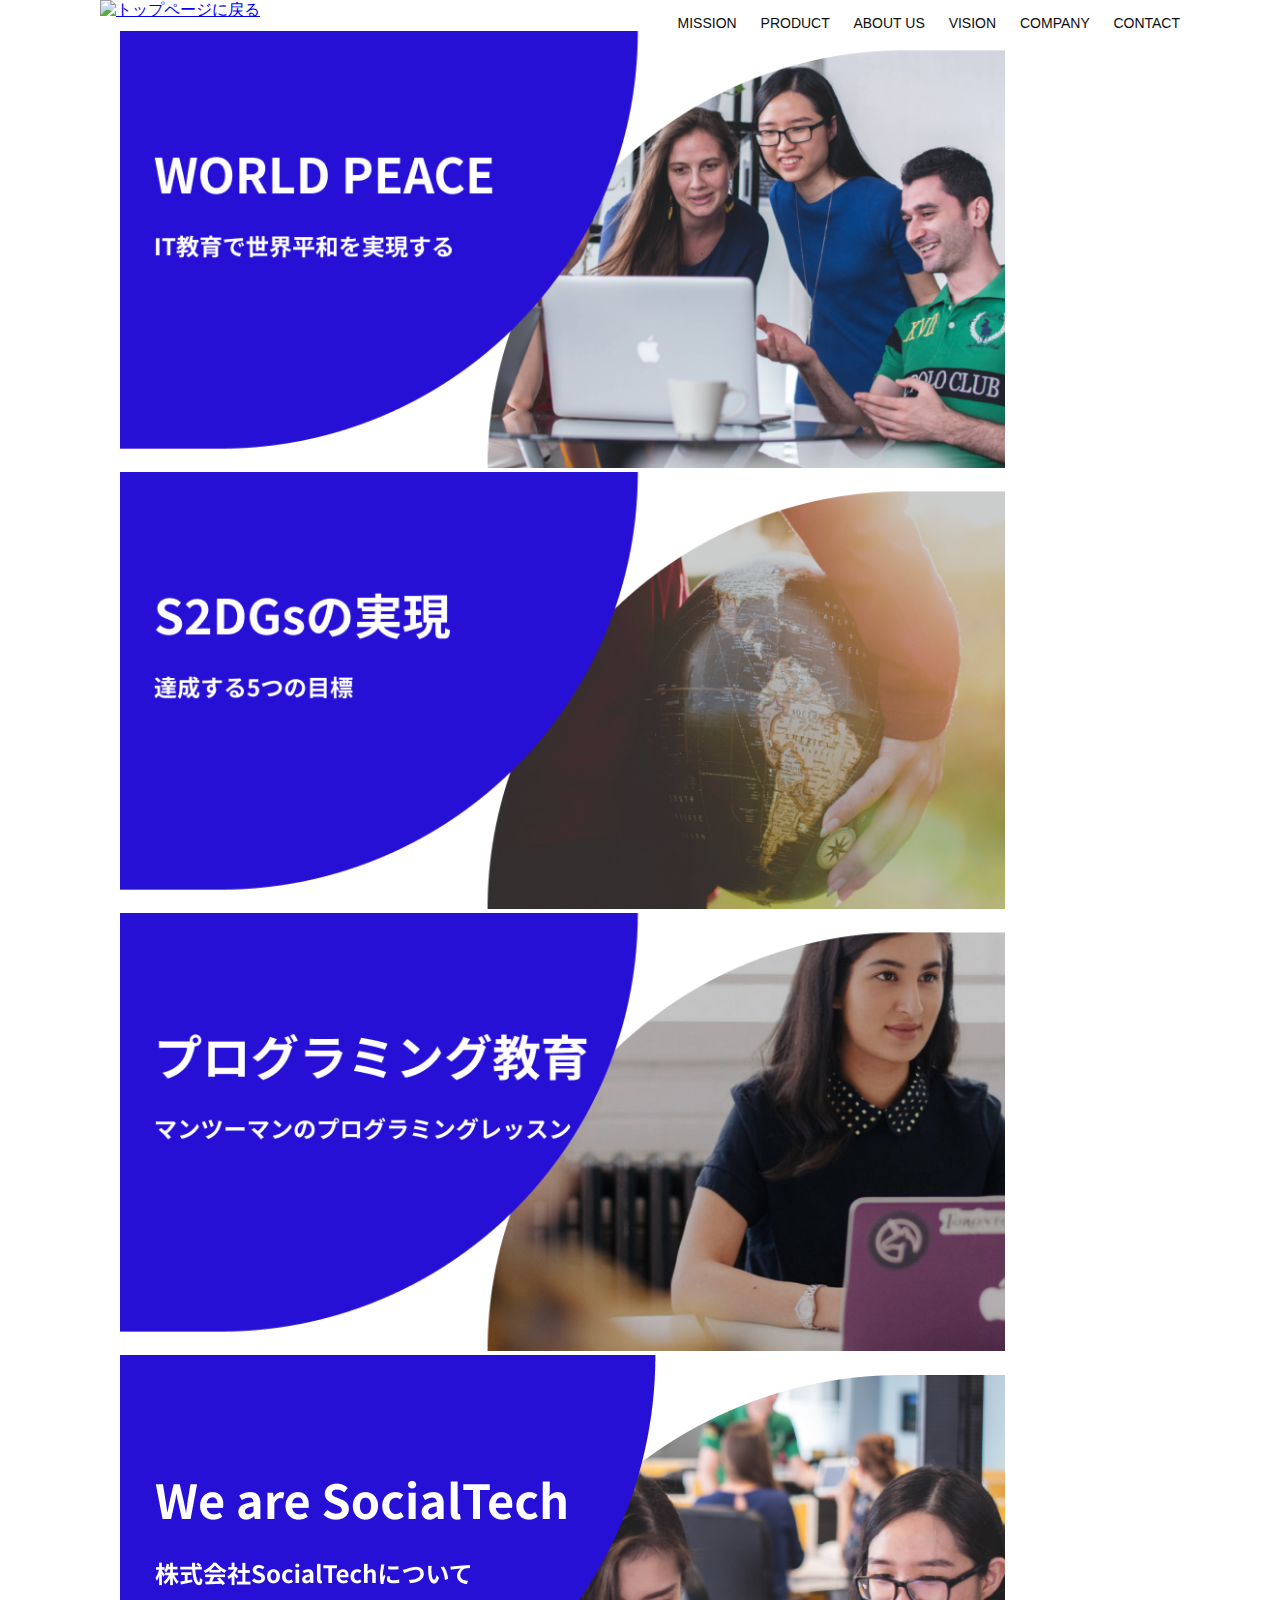
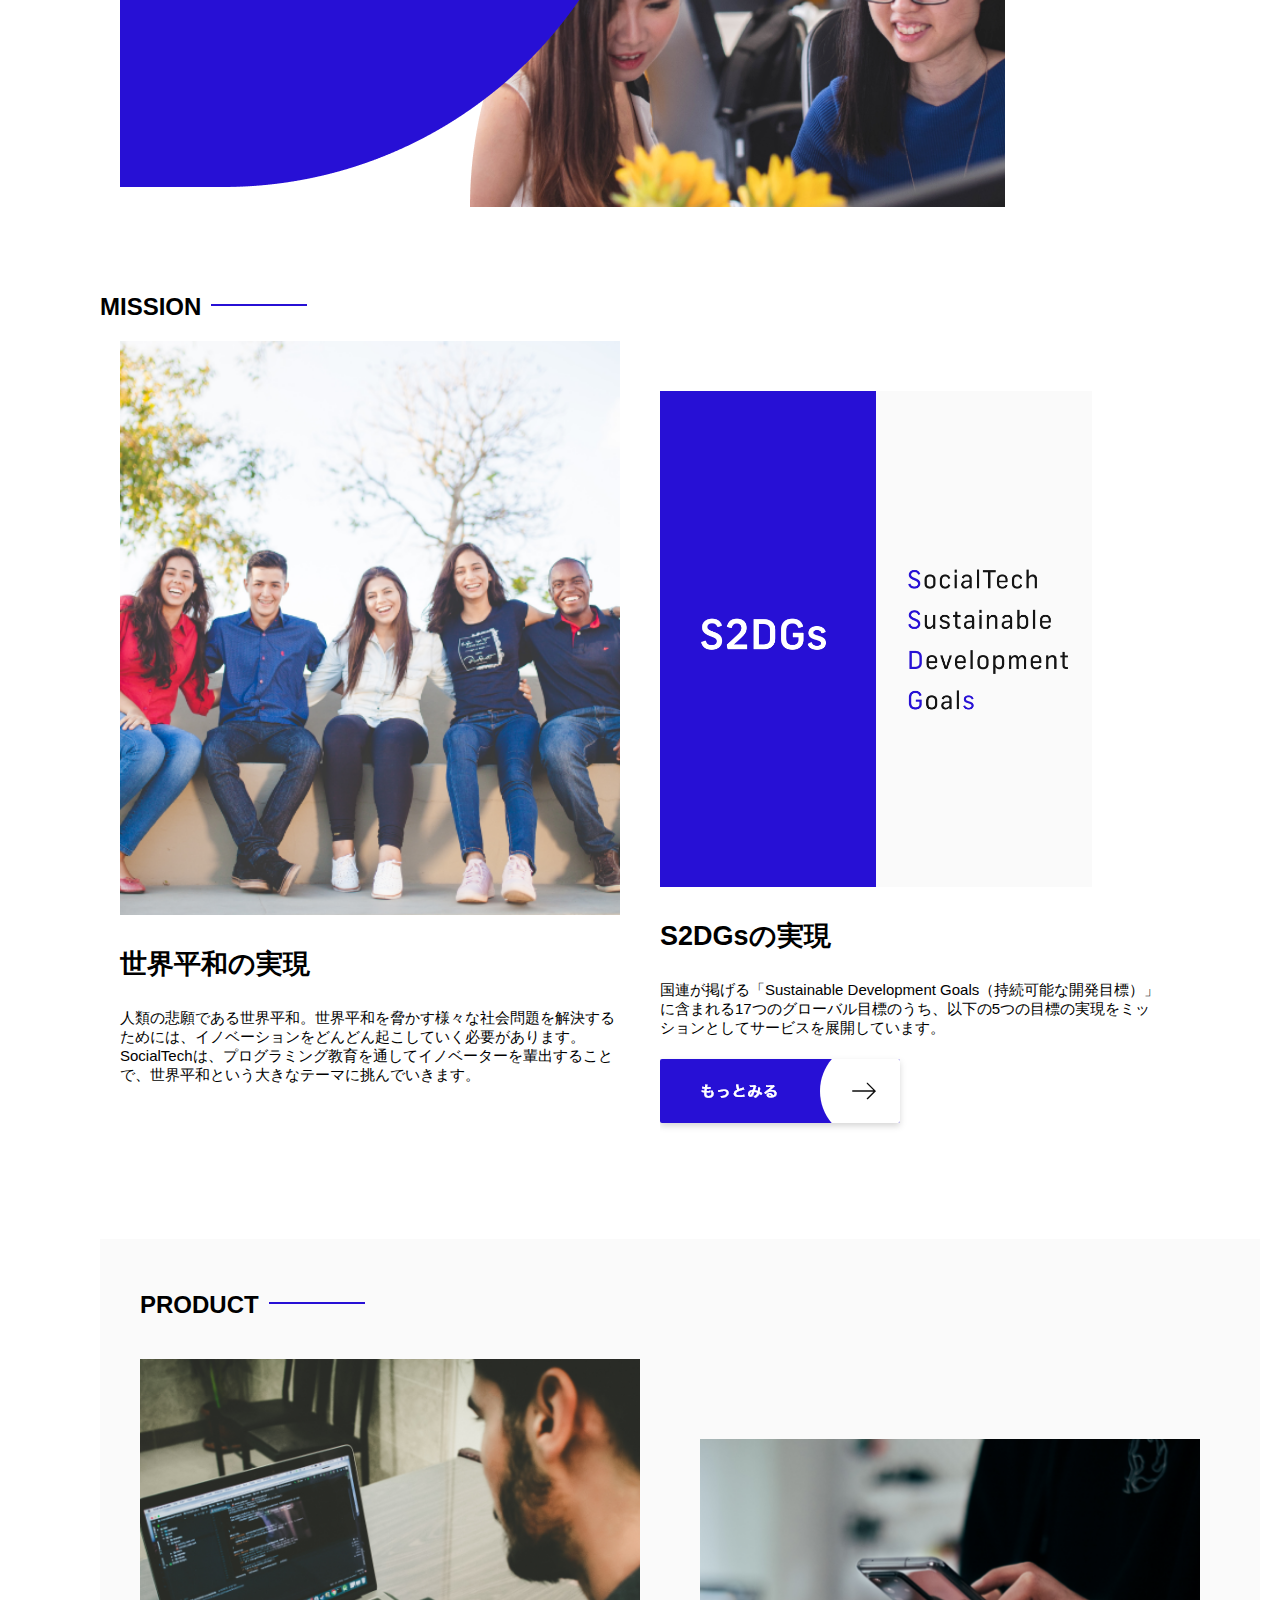
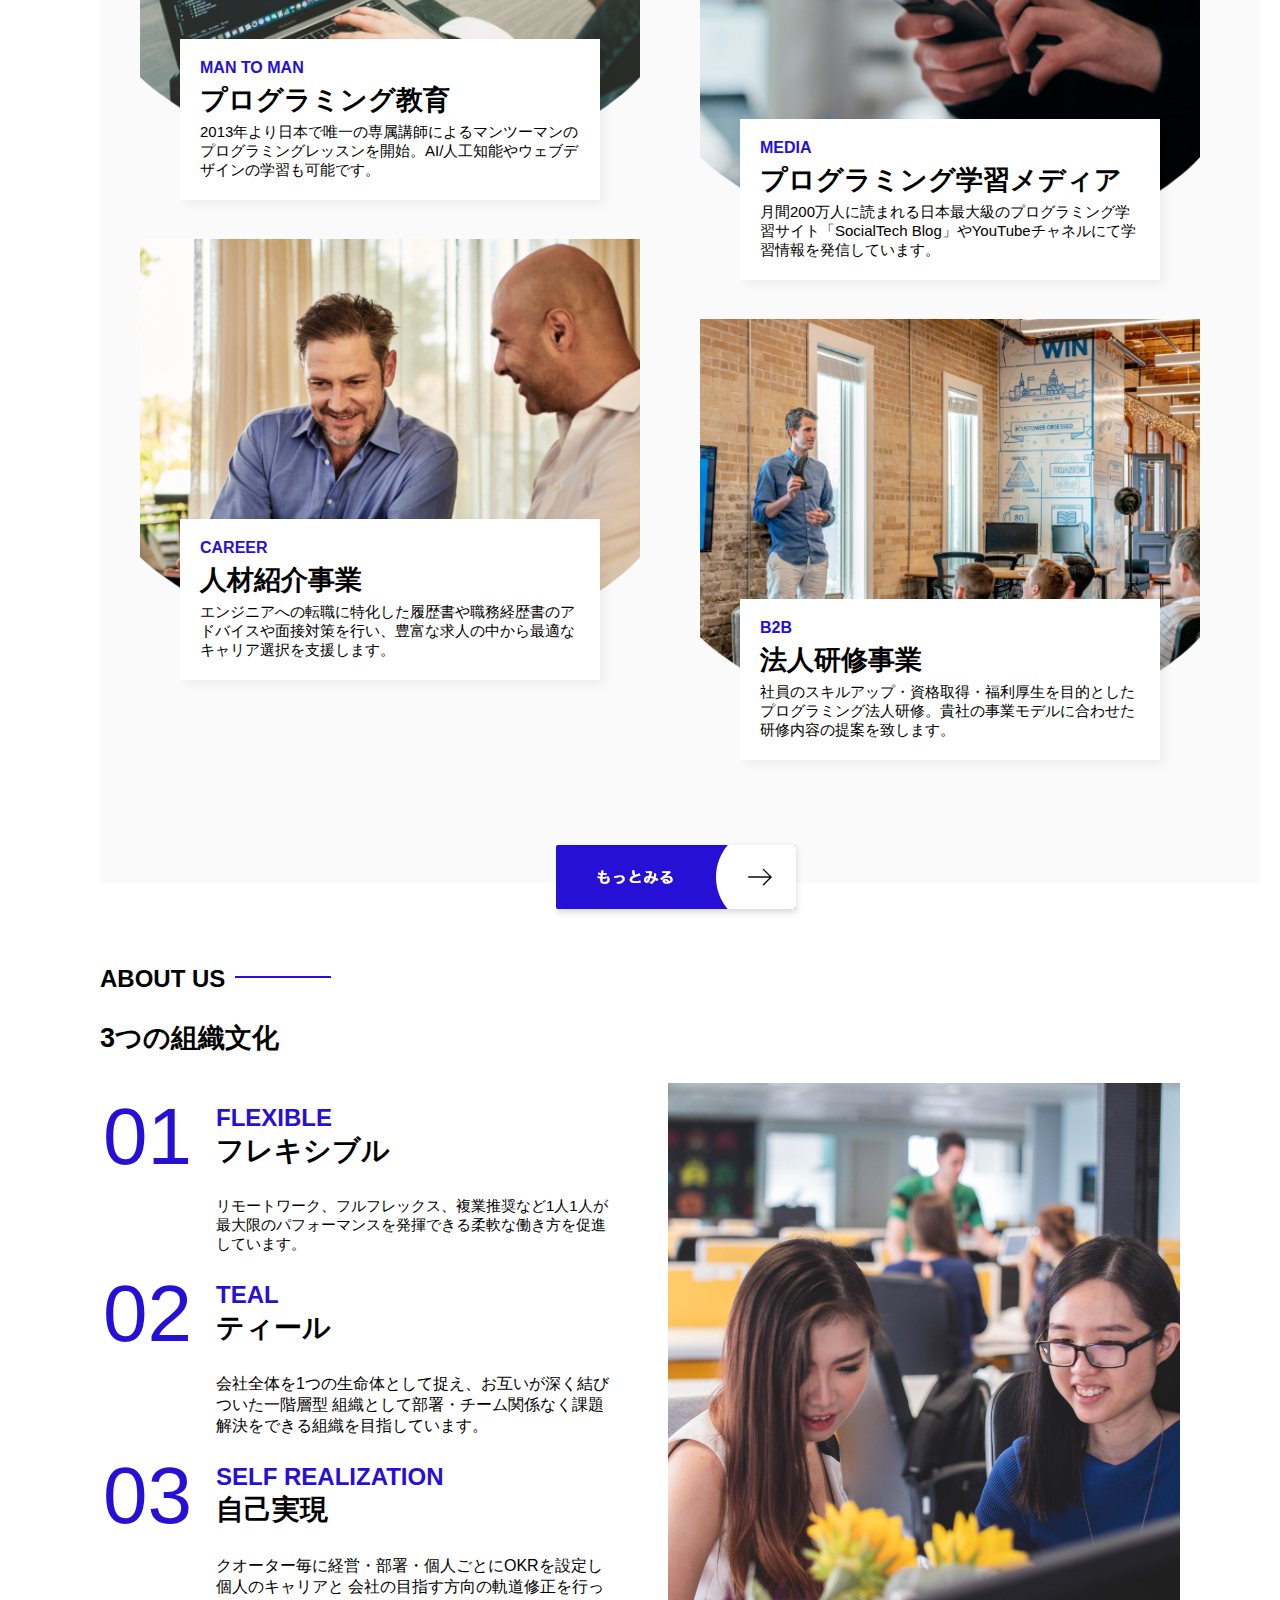
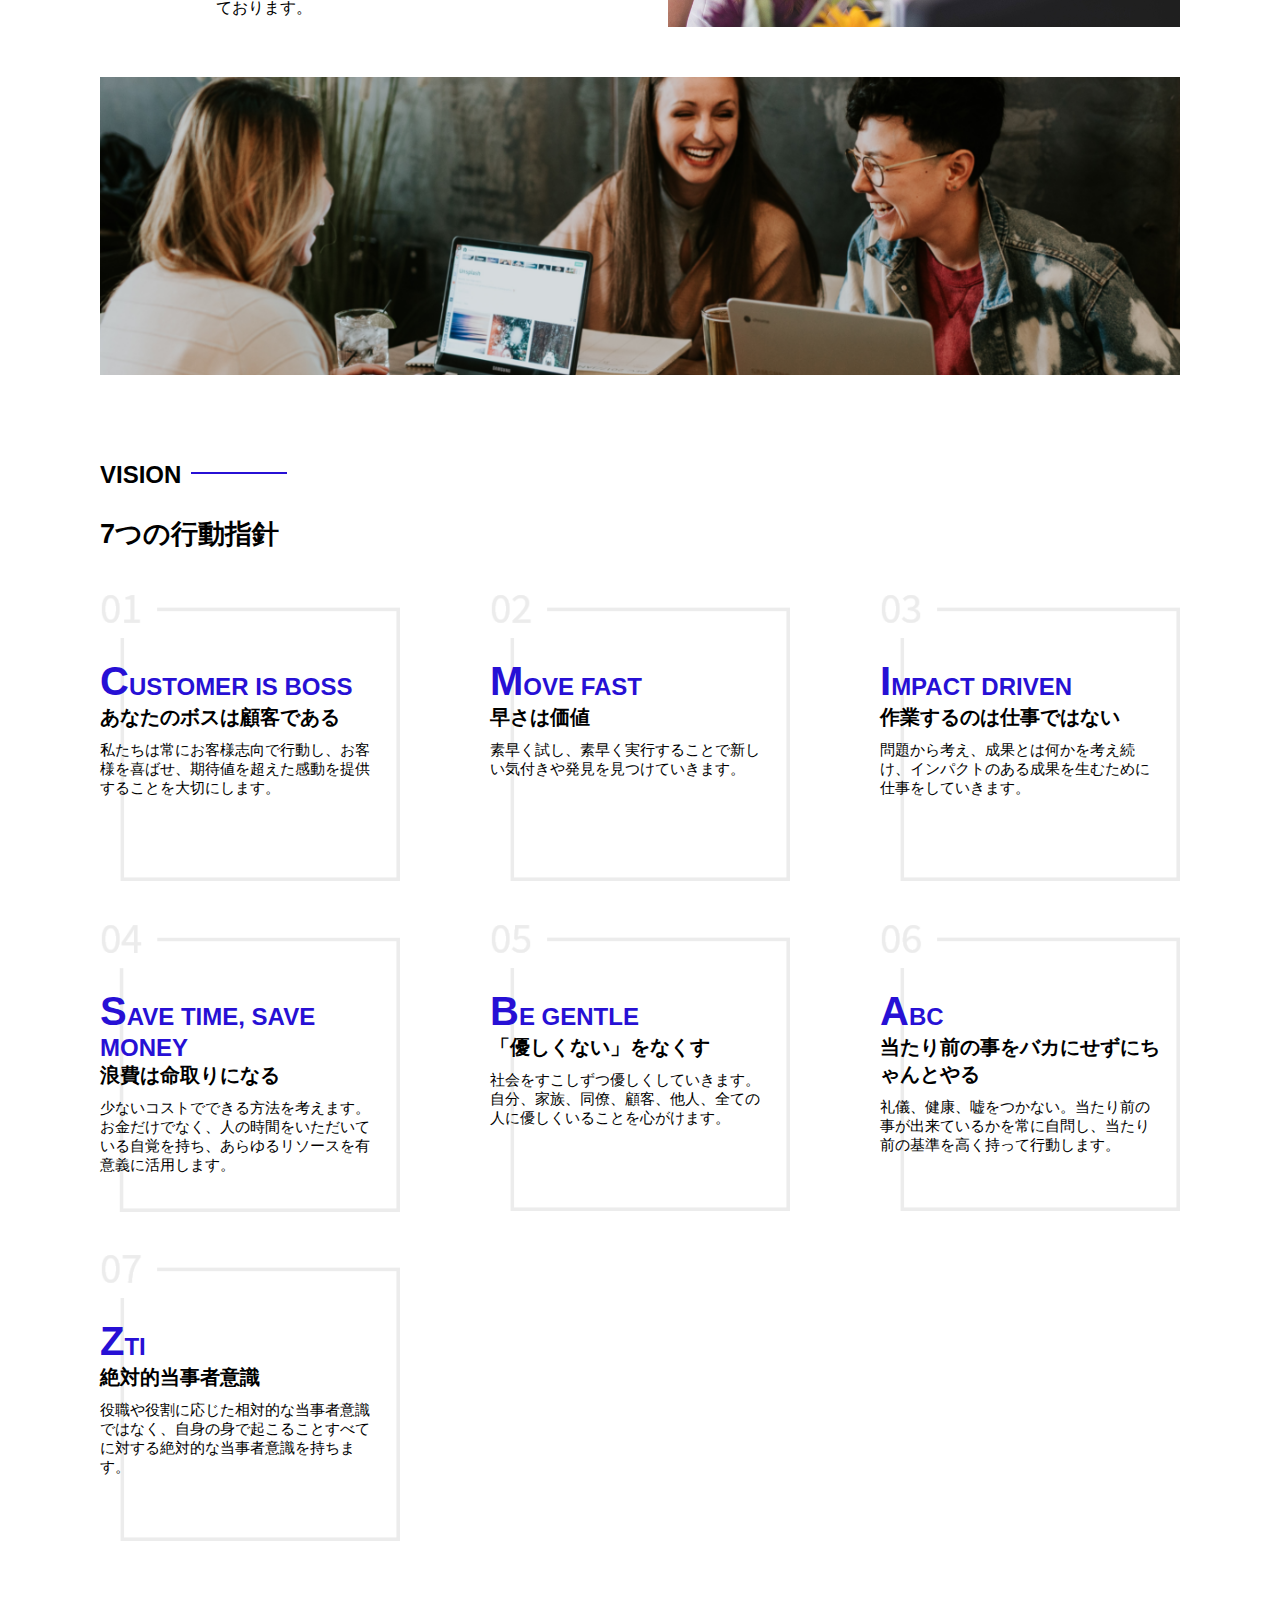
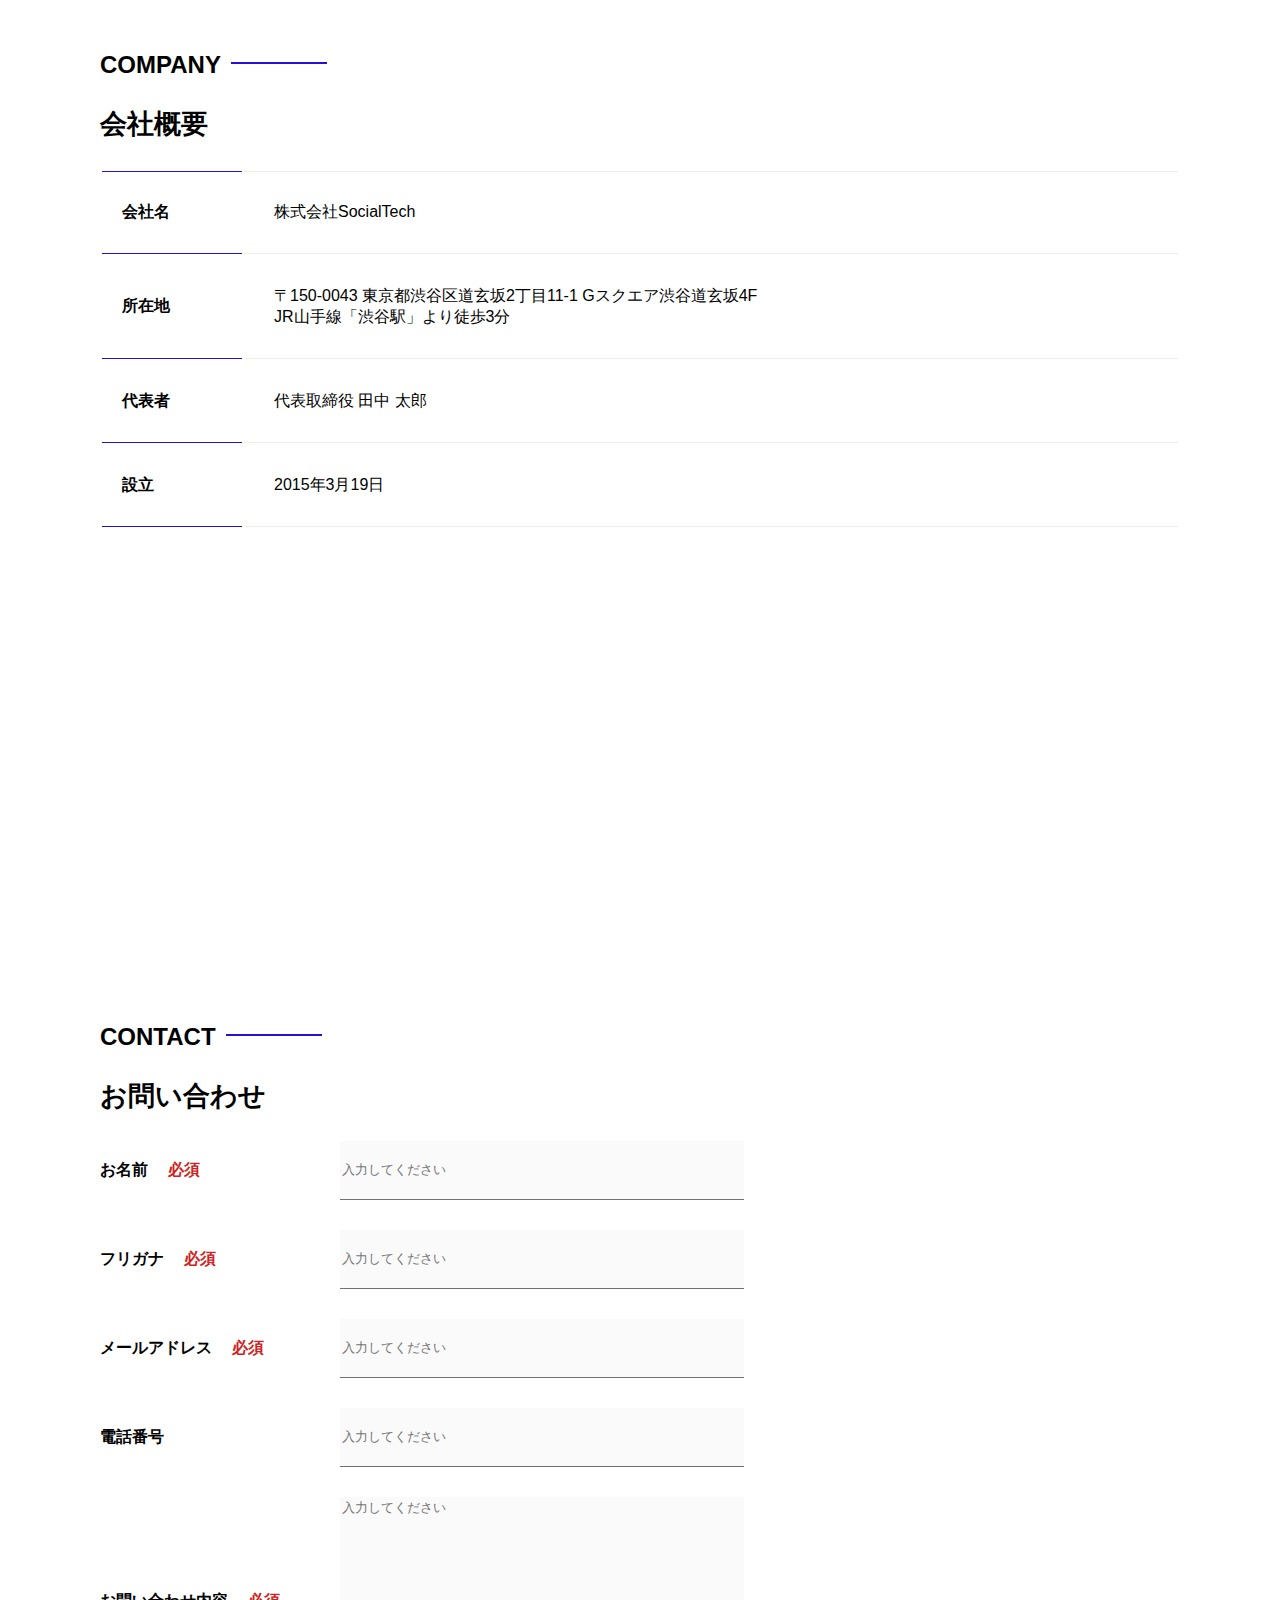
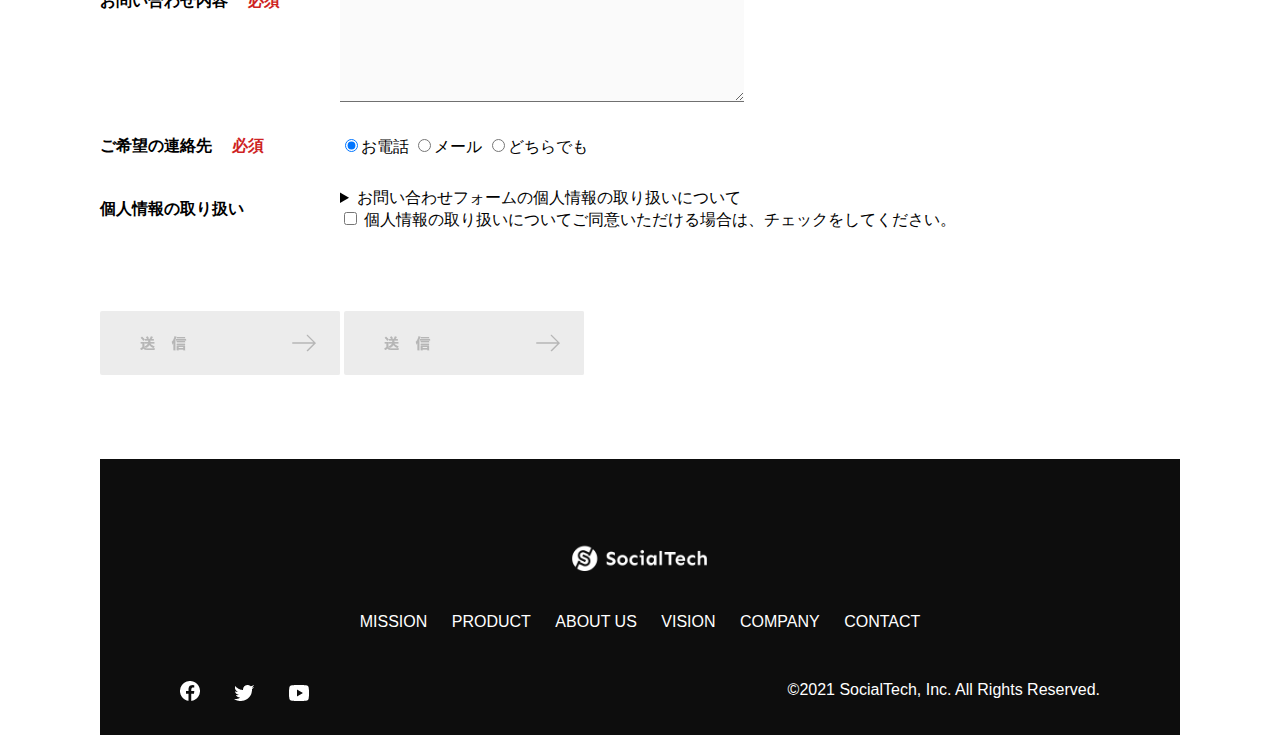
==== SOCIALTECH-jQuery/index.html @ ba2b7fe2 "first_input" ====
<!DOCTYPE html>
<html lang="ja">

<head>
    <title>SocialTech</title>
    <meta charset="utf-8">
    <meta description="SocialTechはEdTech業界のリーディングカンパニーを目指します。">
    <meta name="viewport" content="width=device-width, initial-scale=1.0">
    <link rel="stylesheet" href="style.css">

    <!-- slickの読み込み -->
    <link rel="stylesheet" type="text/css" href="https://cdn.jsdelivr.net/npm/slick-carousel@1.8.1/slick/slick-theme.css">
    <link rel="stylesheet" type="text/css" href="https://cdn.jsdelivr.net/npm/slick-carousel@1.8.1/slick/slick.css">
</head>

<body>
    <!-- ヘッダー -->
    <header>
        <!-- ロゴ -->
        <a href="index.html" id="logo"><img src="images/logo.png" alt="トップページに戻る"></a>

        <!-- PC用ナビゲーション -->
        <nav id="nav-pc">
            <a href="mission.html">MISSION</a>
            <a href="product.html">PRODUCT</a>
            <a href="index.html#aboutus">ABOUT US</a>
            <a href="index.html#vision">VISION</a>
            <a href="index.html#company">COMPANY</a>
            <a href="index.html#contact">CONTACT</a>
        </nav>

        <!-- スマホ用メニューボタン -->
        <img id="menu-sp" src="images/button-menu.png" alt="ナビゲーションを開く"
            onclick="document.getElementById('nav-sp').style.display = 'block'">

        <!-- スマホ用ナビゲーション -->
        <nav id="nav-sp">
            <img id="close" src="images/button-close.png" alt="ナビゲーションを閉じる"
                onclick="document.getElementById('nav-sp').style.display = 'none'">
            <a id="logo-sp" href="index.html" onclick="document.getElementById('nav-sp').style.display = 'none'"><img
                    src="images/logo-sp.png" alt="トップページに戻る"></a>
            <a class="menu" href="mission.html"
                onclick="document.getElementById('nav-sp').style.display = 'none'">MISSION</a>
            <a class="menu" href="product.html"
                onclick="document.getElementById('nav-sp').style.display = 'none'">PRODUCT</a>
            <a class="menu" href="index.html#aboutus"
                onclick="document.getElementById('nav-sp').style.display = 'none'">ABOUT US</a>
            <a class="menu" href="index.html#vision"
                onclick="document.getElementById('nav-sp').style.display = 'none'">VISION</a>
            <a class="menu" href="index.html#company"
                onclick="document.getElementById('nav-sp').style.display = 'none'">COMPANY</a>
            <a class="menu" href="index.html#contact"
                onclick="document.getElementById('nav-sp').style.display = 'none'">CONTACT</a>
            <div id="sns">
                <a href="https://www.facebook.com/sejuku2013"><img src="images/button-facebook.png"
                        alt="Facebookのリンク"></a>
                <a href="https://twitter.com/samuraijuku"><img src="images/button-twitter.png" alt="Twitterのリンク"></a>
                <a href="https://www.youtube.com/channel/UCCFOQO5aDK0xXam4cUQXT8g"><img src="images/button-youtube.png"
                        alt="YouTubeのリンク"></a>
            </div>
        </nav>
    </header>
    <main>
        <article>
            <!-- メインビジュアル -->
            <!-- 
                <section id="main-visual">
                <div id="main-message">
                    <h1>WORLD PEACE</h1>
                    <p>IT教育で世界平和を実現する</p>
                </div>
                <img src="images/index/index-main.png" alt="PCの周りに集まる多国籍の仲間たち">
            </section> 
            -->

            <!-- カーセル *****************************-->
            <section id="carousel-section">
                <div class="carousel">
                    <div>
                        <a href="index.html">
                            <img class="carouselImg" src="images/carousel1.png">
                        </a>
                    </div>
                    <div>
                        <a href="mission.html">
                            <img class="carouselImg" src="images/carousel2.png">
                        </a>
                    </div>
                    <div>
                        <a href="product.html">
                            <img class="carouselImg" src="images/carousel3.png">
                        </a>
                    </div>
                    <div>
                        <a href="index.html#company">
                            <img class="carouselImg" src="images/carousel4.png">
                        </a>
                    </div>
                </div>
            </section>

            
            <section id="mission">
                <h2 class="index-h2">MISSION</h2>
                <div id="mission-flex">
                    <div>
                        <img id="mission-photo" src="images/index/index-mission.png" alt="屋外のベンチで写真を撮影する多国籍の仲間たち">
                        <h3>世界平和の実現</h3>
                        <p>
                            人類の悲願である世界平和。世界平和を脅かす様々な社会問題を解決するためには、イノベーションをどんどん起こしていく必要があります。SocialTechは、プログラミング教育を通してイノベーターを輩出することで、世界平和という大きなテーマに挑んでいきます。
                        </p>
                    </div>
                    <div>
                        <img id="s2dgs" src="images/index/s2dgs.png" alt="S2DGs">
                        <h3>S2DGsの実現</h3>
                        <p>国連が掲げる「Sustainable Development
                            Goals（持続可能な開発目標）」に含まれる17つのグローバル目標のうち、以下の5つの目標の実現をミッションとしてサービスを展開しています。</p>
                        <a href="mission.html">
                            <!-- <img src="images/button-more.png" alt="もっとみる"> -->
                            <img class="button-more" src="images/button-more.png" alt="もっとみる">
                        </a>
                    </div>
                </div>
            </section>
            <!-- プロダクト -->
            <section id="product">
                <h2 class="index-h2">PRODUCT</h2>
                <div>
                    <div id="product-left">
                        <div>
                            <img class="product-photo" src="images/index/index-mantoman.png" alt="PCでコードを書く男性">
                            <div class="product-explain">
                                <span>MAN TO MAN</span>
                                <h3>プログラミング教育</h3>
                                <p>2013年より日本で唯一の専属講師によるマンツーマンのプログラミングレッスンを開始。AI/人工知能やウェブデザインの学習も可能です。</p>
                            </div>
                        </div>
                        <div>
                            <img class="product-photo" src="images/index/index-career.png" alt="笑顔で話し合う2人の男性">
                            <div class="product-explain">
                                <span>CAREER</span>
                                <h3>人材紹介事業</h3>
                                <p>エンジニアへの転職に特化した履歴書や職務経歴書のアドバイスや面接対策を行い、豊富な求人の中から最適なキャリア選択を支援します。</p>
                            </div>
                        </div>
                    </div>
                    <div id="product-right">
                        <div>
                            <img class="product-photo" src="images/index/index-media.png" alt="スマートフォンを操作する人">
                            <div class="product-explain">
                                <span>MEDIA</span>
                                <h3>プログラミング学習メディア</h3>
                                <p>月間200万人に読まれる日本最大級のプログラミング学習サイト「SocialTech
                                    Blog」やYouTubeチャネルにて学習情報を発信しています。</p>
                            </div>
                        </div>
                        <div>
                            <img class="product-photo" src="images/index/index-b2b.png" alt="講演中の男性とそれを聴く人々">
                            <div class="product-explain">
                                <span>B2B</span>
                                <h3>法人研修事業</h3>
                                <p>社員のスキルアップ・資格取得・福利厚生を目的としたプログラミング法人研修。貴社の事業モデルに合わせた研修内容の提案を致します。</p>
                            </div>
                        </div>
                    </div>
                </div>
                <div>
                    <a id="product-more" href="product.html">
                        <img class="button-more" src="images/button-more.png" alt="もっとみる">
                    </a>
                </div>
            </section>
            <!-- ABOUT US -->
            <section id="aboutus">
                <h2 class="index-h2">ABOUT US</h2>
                <h3>3つの組織文化</h3>
                <div>
                    <table class="culture-table">
                        <tr>
                            <td>
                                <span class="culture-num">01</span>
                            </td>
                            <td>
                                <span class="culture-en">FLEXIBLE</span>
                                <span class="culture-jp">フレキシブル</span>
                            </td>
                        </tr>
                        <tr>
                            <td>
                            </td>
                            <td>
                                <p class="culture-description">
                                    リモートワーク、フルフレックス、複業推奨など1人1人が最大限のパフォーマンスを発揮できる柔軟な働き方を促進しています。
                                </p>
                            </td>
                        </tr>
                        <tr>
                            <td>
                                <span class="culture-num">02</span>
                            </td>
                            <td>
                                <span class="culture-en">TEAL</span>
                                <span class="culture-jp">ティール</span>
                            </td>
                        </tr>
                        <tr>
                            <td></td>
                            <td>
                                会社全体を1つの生命体として捉え、お互いが深く結びついた一階層型
                                組織として部署・チーム関係なく課題解決をできる組織を目指しています。
                            </td>
                        </tr>
                        <tr>
                            <td>
                                <span class="culture-num">03</span>
                            </td>
                            <td>
                                <span class="culture-en">SELF REALIZATION</span>
                                <span class="culture-jp">自己実現</span>
                            </td>
                        </tr>
                        <td>
                        </td>
                        <td>
                            クオーター毎に経営・部署・個人ごとにOKRを設定し個人のキャリアと
                            会社の目指す方向の軌道修正を行っております。
                        </td>
                    </table>
                    <img class="culture-img" src="images/index/index-aboutus1.png" alt="笑顔で話し合う2人の女性">
                </div>
                <img class="culture-img2" src="images/index/index-aboutus2.png" alt="笑顔で話し合う3人の男女">
            </section>
            <!-- VISION -->
            <section id="vision">
                <h2 class="index-h2">VISION</h2>
                <h3>7つの行動指針</h3>
                <div>
                    <div class="vision-box">
                        <img src="images/index/vision-01.png" alt="01">
                        <span>
                            <h4>CUSTOMER IS BOSS</h4>
                            <h5>あなたのボスは顧客である</h5>
                            <p>私たちは常にお客様志向で行動し、お客様を喜ばせ、期待値を超えた感動を提供することを大切にします。</p>
                        </span>
                    </div>
                    <div class="vision-box">
                        <img src="images/index/vision-02.png" alt="02">
                        <span>
                            <h4>MOVE FAST</h4>
                            <h5>早さは価値</h5>
                            <p>素早く試し、素早く実行することで新しい気付きや発見を見つけていきます。</p>
                        </span>
                    </div>
                    <div class="vision-box">
                        <img src="images/index/vision-03.png" alt="03">
                        <span>
                            <h4>IMPACT DRIVEN</h4>
                            <h5>作業するのは仕事ではない</h5>
                            <p>問題から考え、成果とは何かを考え続け、インパクトのある成果を生むために仕事をしていきます。</p>
                        </span>
                    </div>
                    <div class="vision-box">
                        <img src="images/index//vision-04.png" alt="04">
                        <span>
                            <h4>SAVE TIME, SAVE MONEY</h4>
                            <h5>浪費は命取りになる</h5>
                            <p>少ないコストでできる方法を考えます。お金だけでなく、人の時間をいただいている自覚を持ち、あらゆるリソースを有意義に活用します。</p>
                        </span>

                    </div>
                    <div class="vision-box">
                        <img src="images/index/vision-05.png" alt="05">
                        <span>
                            <h4>BE GENTLE</h4>
                            <h5>「優しくない」をなくす</h5>
                            <p>社会をすこしずつ優しくしていきます。自分、家族、同僚、顧客、他人、全ての人に優しくいることを心がけます。</p>
                        </span>
                    </div>
                    <div class="vision-box">
                        <img src="images/index/vision-06.png" alt="06">
                        <span>
                            <h4>ABC</h4>
                            <h5>当たり前の事をバカにせずにちゃんとやる</h5>
                            <p>礼儀、健康、嘘をつかない。当たり前の事が出来ているかを常に自問し、当たり前の基準を高く持って行動します。</p>
                        </span>
                    </div>
                    <div class="vision-box">
                        <img src="images/index/vision-07.png" alt="07">
                        <span>
                            <h4>ZTI</h4>
                            <h5>絶対的当事者意識</h5>
                            <p>役職や役割に応じた相対的な当事者意識ではなく、自身の身で起こることすべてに対する絶対的な当事者意識を持ちます。</p>
                        </span>
                    </div>
                </div>
            </section>
            <!-- COMPANY -->
            <section id="company">
                <h2 class="index-h2">COMPANY</h2>
                <h3>会社概要</h3>
                <table id="company-table">
                    <tr>
                        <th class="tableheader-first">会社名</th>
                        <td class="cell-first">株式会社SocialTech</td>
                    </tr>
                    <tr>
                        <th class="tableheader">所在地</th>
                        <td class="cell">〒150-0043 東京都渋谷区道玄坂2丁目11-1 Gスクエア渋谷道玄坂4F<br>JR山手線「渋谷駅」より徒歩3分</td>
                    </tr>
                    <tr>
                        <th class="tableheader">代表者</th>
                        <td class="cell">代表取締役 田中 太郎</td>
                    </tr>
                    <tr>
                        <th class="tableheader">設立</th>
                        <td class="cell">2015年3月19日</td>
                    </tr>
                </table>
                <iframe
                    src="https://www.google.com/maps/embed?pb=!1m18!1m12!1m3!1d3241.7759544892483!2d139.69399665123464!3d35.65789123876098!2m3!1f0!2f0!3f0!3m2!1i1024!2i768!4f13.1!3m3!1m2!1s0x60188caa0042e8d1%3A0xba130bea826a7aa2!2z44CSMTUwLTAwNDMg5p2x5Lqs6YO95riL6LC35Yy66YGT546E5Z2C77yS5LiB55uu77yR77yR4oiS77yR!5e0!3m2!1sja!2sjp!4v1636872991912!5m2!1sja!2sjp"
                    style="border:0;" allowfullscreen="" loading="lazy">
                </iframe>
            </section>
            <!-- お問い合わせフォーム -->
            <section id="contact">
                <h2 class="index-h2">CONTACT</h2>
                <h3>お問い合わせ</h3>
                <!-- STATIC FORMSのフォームタグ -->

                <!-- <form action="https://api.staticforms.xyz/submit" method="post"> -->

                <form id="form">
                
                    <input type="text" name="honeypot" style="display:none">
                    <!-- STATIC FORMSのアクセスキー -->
                    <input type="hidden" name="accessKey" value="72ce92ad-207d-48ff-9cd4-0d6ea531eaa8">
                    <!--メールのタイトル-->
                    <input type="hidden" name="subject" value="お問い合わせフォーム">
                    <!--送信先のメールアドレスをvalueに設定する-->
                    <input type="hidden" name="replyTo" value="">
                    <!--redirectToのURLは公開後ののURLへリンクする-->
                    <input type="hidden" name="redirectTo" value="">

                    <div>
                        <div class="contact-heading">
                            <label class="contact-label">お名前<span class="contact-span">必須</span></label>
                        </div>
                        <div class="contact-form">
                            <!-- <input type="text" name="name" placeholder="入力してください" class="contact-textbox"> -->
                            <input id="name" type="text" name="name" placeholder="入力してください" class="contact-textbox">
                        </div>
                    </div>
                    <div>
                        <div class="contact-heading">
                            <label class="contact-label">フリガナ<span class="contact-span">必須</span></label>
                        </div>
                        <div>
                            <!-- <input type="text" name="hurigana" placeholder="入力してください" class="contact-textbox"> -->
                            <input id="furigana" type="text" name="hurigana" placeholder="入力してください" class="contact-textbox">
                        </div>
                    </div>
                    <div>
                        <div class="contact-heading">
                            <label class="contact-label">メールアドレス<span class="contact-span">必須</span></label>
                        </div>
                        <div>
                            <!-- <input type="text" name="email" placeholder="入力してください" class="contact-textbox"> -->
                            <input id="email" type="text" name="email" placeholder="入力してください" class="contact-textbox">
                        </div>
                    </div>
                    <div>
                        <div class="contact-heading">
                            <label class="contact-label">電話番号</label>
                        </div>
                        <div>
                            <!-- <input type="text" name="tel" placeholder="入力してください" class="contact-textbox"> -->
                            <input id="tel" type="text" name="tel" placeholder="入力してください" class="contact-textbox">
                        </div>
                    </div>
                    <div>
                        <div class="contact-heading">
                            <label class="contact-label">お問い合わせ内容<span class="contact-span">必須</span></label>
                        </div>
                        <div>
                            <!-- <textarea class="contact-textarea " placeholder="入力してください" name="message"></textarea> -->
                            <textarea id="message" class="contact-textarea " placeholder="入力してください" name="message"></textarea>
                        </div>
                    </div>
                    <div>
                        <div class="contact-heading">
                            <label class="contact-label">ご希望の連絡先<span class="contact-span">必須</span></label>
                        </div>
                        <div>
                            <input class="radiobutton" type="radio" value="tel" name="contact"
                                checked><label>お電話</label>
                            <input class="radiobutton" type="radio" value="mail" name="contact"><label>メール</label>
                            <input class="radiobutton" type="radio" value="both" name="contact"><label>どちらでも</label>
                        </div>
                    </div>
                    <div>
                        <div class="contact-heading">
                            <label class="contact-label">個人情報の取り扱い</label>
                        </div>
                        <div>
                            <details>
                                <summary>お問い合わせフォームの個人情報の取り扱いについて</summary>
                                <div>
                                    <span>１．組織の名称又は氏名</span><br>
                                    株式会社SocialTech<br><br>
                                    <span>２．個人情報保護管理者（若しくはその代理人）の氏名又は職名、所属及び連絡先
                                        鈴木 一郎 コーポレート部</span><br>
                                    メールアドレス：support@socialtech.net<br>
                                    TEL：03-xxxx-xxxx<br>
                                    <span>３．個人情報の利用目的</span><br>
                                    ・本サービス及び本サービスに関連する情報の提供又はそれらに関する連絡のため<br>
                                    ・ユーザーの本人確認のため<br>
                                    ・当社サービスのご案内のため<br>
                                    ・当社の商品等の広告または宣伝（電子メールによるものを含むものとします。）<br><br>
                                    <span>４．個人情報の取り扱い業務の委託</span><br>
                                    個人情報の取扱業務の全部または一部を外部に業務委託する場合があります。<br>
                                    その際、弊社は、個人情報を適切に保護できる管理体制を敷き実行していることを条件として<br>
                                    委託先を厳選したうえで、機密保持契約を委託先と締結し、お客様の個人情報を厳密に管理させます。<br><br>
                                    <span>５．個人情報の開示等の請求</span><br>
                                    お客様は、弊社に対してご自身の個人情報の開示等（利用目的の通知、開示、内容の訂正・追加・削除、利用の停止または消去、第三者への提供の停止）に関して、当社問合わせ窓口に申し出ることができます。<br>
                                    その際、弊社はお客様ご本人を確認させていただいたうえで、合理的な期間内に対応いたします。<br><br>
                                    なお、個人情報に関する弊社問合わせ先は、次の通りです。<br><br>
                                    株式会社SocialTech　個人情報問合せ窓口<br>
                                    〒150-0043　東京都渋谷区道玄坂2丁目11-1 Ｇスクエア渋谷道玄坂 4F<br>
                                    メールアドレス：support@socialtech.net　TEL：03-xxxx-xxxx<br><br>
                                    <span>６．個人情報を提供されることの任意性について</span><br><br>
                                    お客様がご自身の個人情報を弊社に提供されるか否かは、お客様のご判断によりますが、もしご提供されない場合には、適切なサービスが提供できない場合がありますので予めご了承ください。
                                </div>
                            </details>
                            <!-- <input type="checkbox" name="agree"> -->
                            <input id="agree" type="checkbox" name="agree">
                            <span>個人情報の取り扱いについてご同意いただける場合は、チェックをしてください。</span>
                        </div>
                    </div>
                    <input type="image" src="images/button-submit.png" alt="送信する">
                    <input id="submit" type="image" src="images/button-submit.png" alt="送信する">
                </form>
            </section>
        </article>
        <footer>
            <div id="footer-logo">
                <img src="images/logo-sp.png" alt="SocialTech">
            </div>
            <div id="footer-link">
                <a href="mission.html">MISSION</a>
                <a href="product.html">PRODUCT</a>
                <a href="index.html#aboutus">ABOUT US</a>
                <a href="index.html#vision">VISION</a>
                <a href="index.html#company">COMPANY</a>
                <a href="index.html#contact">CONTACT</a>
            </div>
            <div id="sns-footer">
                <a href="https://www.facebook.com/sejuku2013"><img src="images/button-facebook.png"
                        alt="Facebookのリンク"></a>
                <a href="https://twitter.com/samuraijuku"><img src="images/button-twitter.png" alt="Twitterのリンク"></a>
                <a href="https://www.youtube.com/channel/UCCFOQO5aDK0xXam4cUQXT8g"><img src="images/button-youtube.png"
                        alt="YouTubeのリンク"></a>
                <span id="copyright">&copy;2021 SocialTech, Inc. All Rights Reserved. </span>
            </div>
        </footer>
    </main>


    <script src="https://code.jquery.com/jquery-3.6.0.min.js" integrity="sha256-/xUj+3OJU5yExlq6GSYGSHk7tPXikynS7ogEvDej/m4=" crossorigin="anonymous"></script>
    <!-- slickの読み込み -->
    <script type="text/javascript" src="https://cdn.jsdelivr.net/npm/slick-carousel@1.8.1/slick/slick.min.js"></script>

    <script src="script.js"></script>
</body>

</html>

</body>

</html>
---- SOCIALTECH-jQuery/style.css ----
/* PC、スマホ共通スタイル */
body {
    font-family: "Source Sans Pro", "Hiragino Kaku Gothic ProN", Meiryo, Arial,
        sans-serif;
}

p {
    font-size: 15px;
}

.arrow-right {
    color: #2710d5;
}

#submit {
    margin-top: 50px;
}

/*================
 PC用のスタイル
=================*/
@media screen and (min-width: 768px) {

    /* PC用カーセル設定 ******************************/
    .carousel {
        width: 885px;
        margin-left: 20px;
    }
    .carouselImg {
        width: 885px;
    }

    /* 横幅設定 */
    body {
        max-width: 1080px;
        min-width: 900px;
        margin: 0 auto 0 auto;
    }

    /* ヘッダー */
    header {
        display: flex;
        justify-content: space-between;
    }

    /* ナビゲーションのレイアウト */
    #nav-pc {
        text-align: right;
        font-size: 14px;
        padding-top: 15px;
    }

    /* ナビゲーションのリンクの装飾設定 */
    #nav-pc > a {
        text-decoration: none;
        margin-left: 20px;
    }
    #nav-pc > a:link {
        color: #0d0d0d;
    }
    #nav-pc > a:visited {
        color: #0d0d0d;
    }
    #nav-pc > a:hover {
        color: #0d0d0d;
        text-decoration: underline;
    }
    #nav-pc > a:active {
        color: #0d0d0d;
    }

    /* スマホ用ナビを非表示 */
    #nav-sp,
    #menu-sp {
        display: none;
    }

    /* メインビジュアル*/
    #main-visual {
        position: relative;
        height: 400px;
    }
    #main-message {
        position: absolute;
        top: 0;
        left: 0;
        background-color: #2710d5;
        color: #ffffff;
        border-radius: 0 0 476px 0;
        max-width: 620px;
        height: 100%;
        width: 100%;
        z-index: 11;
    }
    #main-message > h1 {
        font-size: 60px;
        font-weight: bold;
        margin: 100px 0 0 50px;
    }

    #main-message > p {
        font-size: 28px;
        margin: 0 0 0 50px;
    }
    #main-visual > img {
        max-width: 620px;
        border-radius: 476px 0 0 0;
        position: absolute;
        top: 0;
        right: 0;
        z-index: 10;
    }

    /*見出し*/
    h2 {
        margin: 40px 0 0 0;
    }

    h2::after {
        content: url("images/line.png");
        margin-left: 10px;
    }

    h3 {
        font-size: 27px;
    }

    /* ミッション */
    #mission {
        margin: 80px auto 80px auto;
        width: 100%;
    }

    #mission-flex {
        width: 100%;
        display: flex;
    }

    #mission-flex > div {
        width: 50%;
        margin: 20px;
    }

    #mission-photo {
        width: 100%;
    }

    #s2dgs {
        margin-top: 50px;
    }

    /* プロダクト */
    #product {
        background-color: #fafafa;
        width: 100%;
        margin: 80px 0 80px 0;
        padding: 10px 40px 0px 40px;
    }

    /* 外枠 */
    #product > div {
        margin-top: 40px;
        display: flex;
    }

    /* 左のカラム */
    #product-left {
        width: 50%;
        margin-right: 20px;
    }

    /* 右のカラム */
    #product-right {
        width: 50%;
        margin-left: 20px;
        margin-top: 80px;
    }

    /* 写真＋説明の枠 */
    #product-left > div {
        position: relative;
        height: 480px;
        margin-right: 20px;
    }
    #product-right > div {
        position: relative;
        height: 480px;
        margin-right: 20px;
    }

    /* 写真*/
    .product-photo {
        width: 100%;
    }

    /* 説明文の枠 */
    .product-explain {
        background-color: #ffffff;
        position: absolute;
        left: 0;
        top: 280px;
        margin: 0 40px 0 40px;
        padding: 20px;
        box-shadow: 5px 5px 10px rgba(0, 0, 0, 0.05);
    }

    /* 説明文の英語 */
    .product-explain > span {
        color: #2710d5;
        font-weight: bold;
        font-size: 16px;
        margin: 0px;
    }

    /* 説明文の見出し */
    .product-explain > h3 {
        margin: 5px 0 5px 0;
    }

    /* 説明文 */
    .product-explain > p {
        margin: 0;
    }

    /* もっと見るボタン */
    #product-more {
        margin: 0 auto -42px auto;
    }

    /* ABOUT US */
    #aboutus {
        margin: 80px auto 80px auto;
    }

    /* ３つの組織文化と写真を入れる枠 */
    #aboutus > div {
        display: flex;
    }

    /* 写真 */
    .culture-img {
        width: 100%;
        align-self: flex-start;
    }

    .culture-img2 {
        margin-top: 50px;
        width: 100%;
    }

    /* 3つの組織文化の表 */
    .culture-table {
        margin-right: 50px;
    }

    /* 番号 */
    .culture-num {
        font-size: 80px;
        color: #2710d5;
        margin: 0 20px 0 0;
    }

    /* 組織文化英語 */
    .culture-en {
        color: #2710d5;
        font-weight: bold;
        font-size: 24px;
        display: block;
    }

    /* 組織文化日本語 */
    .culture-jp {
        font-size: 28px;
        font-weight: bold;
    }

    /* 説明文 */
    .culture-description {
        margin: 0;
    }

    /* ビジョン */
    #vision {
        margin: 80px auto 80px auto;
    }

    /* セクション内の外枠*/
    #vision > div {
        width: 100%;
        display: flex;
        justify-content: space-between;
        flex-wrap: wrap;
    }

    /*7つの行動指針の枠*/
    .vision-box {
        width: 300px;
        height: 300px;
        margin-bottom: 30px;
        position: relative;
    }

    .vision-box > img {
        width: 100%;
        height: auto;
        position: absolute;
        top: 0;
        left: 0;
        z-index: 30;
    }

    .vision-box > span {
        position: absolute;
        top: 0;
        left: 0;
        z-index: 31;
        margin-right: 20px;
    }

    .vision-box > span > h4 {
        color: #2710d5;
        font-size: 24px;
        margin: 80px 0 0 0;
    }

    .vision-box > span > h4::first-letter {
        font-size: 40px;
    }

    .vision-box > span > h5 {
        font-size: 20px;
        margin: 0 0 0 0;
    }

    .vision-box > span > p {
        margin: 10px 0 0 0;
    }

    /*会社概要*/
    #company {
        margin: 80px auto 80px auto;
    }

    #company-table {
        width: 100%;
    }

    .tableheader {
        text-align: left;
        padding: 20px;
        border-bottom-color: #2710d5;
        border-bottom-width: 1px;
        border-bottom-style: solid;
        width: 100px;
    }

    .tableheader-first {
        text-align: left;
        padding: 20px;
        border-bottom-color: #2710d5;
        border-bottom-width: 1px;
        border-bottom-style: solid;
        border-top-color: #2710d5;
        border-top-width: 1px;
        border-top-style: solid;
        width: 100px;
    }

    .cell {
        padding: 30px;
        border-bottom-color: #ececec;
        border-bottom-width: 1px;
        border-bottom-style: solid;
    }
    .cell-first {
        padding: 30px;
        border-bottom-color: #ececec;
        border-bottom-width: 1px;
        border-bottom-style: solid;
        border-top-color: #ececec;
        border-top-width: 1px;
        border-top-style: solid;
    }

    #company > iframe {
        width: 100%;
        height: 368px;
        margin-top: 40px;
    }

    /* お問い合わせ */
    #contact {
        margin: 80px auto 80px auto;
    }

    /* 外枠 */
    #contact > form > div {
        display: flex;
        flex-direction: row;
        flex-wrap: wrap;
        padding-bottom: 30px;
    }

    /* 左列　見出し */
    .contact-heading {
        width: 240px;
        align-self: center;
    }
    /* 見出しのラベル */
    .contact-label {
        width: 200px;
        font-weight: bold;
    }
    /* 必須 */
    .contact-span {
        color: #ce2222;
        margin: 0 0 0 20px;
        font-weight: bold;
    }
    /* テキストボックス */
    .contact-textbox {
        border-top: 0px;
        border-left: 0px;
        border-right: 0px;
        border-bottom-width: 1px;
        border-bottom-color: #707070;
        border-style: solid;
        background-color: #fafafa;
        height: 56px;
        width: 400px;
    }

    /* お問い合わせ内容のテキストエリア */
    .contact-textarea {
        border-top: 0px;
        border-left: 0px;
        border-right: 0px;
        border-bottom-width: 1px;
        border-bottom-color: #707070;
        background-color: #fafafa;
        width: 400px;
        height: 200px;
    }

    /* 個人情報の取り扱い */
    details {
        width: 700px;
    }
    details > div {
        background-color: #fafafa;
        padding: 20px;
    }

    details > span {
        font-weight: bold;
    }

    /* フッター */
    footer {
        background-color: #0d0d0d;
        text-align: center;
        padding: 80px 80px 30px 80px;
    }

    #footer-logo {
        margin-bottom: 30px;
    }

    #footer-link {
        margin-bottom: 50px;
    }
    #footer-link > a {
        text-decoration: none;
        margin: 10px;
    }
    #footer-link > a:link {
        color: #ffffff;
    }
    #footer-link > a:visited {
        color: #ffffff;
    }
    #footer-link > a:hover {
        color: #ffffff;
        text-decoration: underline;
    }
    #footer-link > a:active {
        color: #ffffff;
    }

    #sns-footer {
        text-align: left;
        width: 100%;
    }
    #sns-footer > a {
        margin-right: 30px;
    }

    #copyright {
        color: #ffffff;
        text-align: right;
        float: right;
    }

    /* mission.html用スタイル */
    /* ミッションのメインビジュアル */
    #mission-main {
        height: 496px;
        width: 100%;
        background-image: url("images/mission/mission-main.png");
        background-repeat: no-repeat;
        background-position-y: center;
    }

    #mission-title {
        background-color: #2710d5;
        width: 368px;
        color: #ffffff;
        height: 496px;
        border-radius: 0 248px 248px 0;
        position: relative;
    }
    #mission-title > h1 {
        position: absolute;
        top: 0;
        left: 100px;
        font-size: 80px;
    }

    #mission-title > span {
        position: absolute;
        top: 200px;
        left: 100px;
        font-size: 26px;
    }

    #mission-title > div {
        position: absolute;
        top: 350px;
        left: 100px;
        font-size: 16px;
    }

    #mission-s2dgs {
        width: 100%;
        margin: 20px;
    }

    .mission-h2 {
        color: #2710d5;
        font-size: 40px;
    }

    .mission-h2::after {
        content: none;
    }

    #mission-5goals {
        margin: 20px;
        display: flex;
    }
    #mission-5goals > div {
        flex-grow: 1;
    }

    #mission-5goals > div > div {
        margin-bottom: 40px;
    }

    .fivegoals-image-right {
        float: right;
        margin: 20px;
    }

    .fivegoals-image-left {
        float: left;
        margin: 20px;
    }

    .fivegoals-number {
        color: #2710d5;
        font-size: 48px;
        font-weight: bold;
        margin: 0;
    }

    .fivegoals-h3 {
        font-size: 28px;
        margin: 0;
    }
    .fivegoals-p {
        margin: 0;
    }

    /* プロダクトページ */
    #product-main {
        height: 496px;
        width: 100%;
        background-image: url("images/product/product-main.png");
        background-repeat: no-repeat;
        background-position-y: center;
    }

    #product-title {
        background-color: #2710d5;
        width: 368px;
        color: #ffffff;
        height: 496px;
        border-radius: 0 248px 248px 0;
        position: relative;
    }
    #product-title > h1 {
        position: absolute;
        top: 0;
        left: 100px;
        font-size: 80px;
    }

    #product-title > span {
        position: absolute;
        top: 200px;
        left: 100px;
        font-size: 26px;
    }

    #product-title > div {
        position: absolute;
        top: 350px;
        left: 100px;
        font-size: 16px;
    }

    /* セクション1 */
    .product-section1 {
        position: relative;
        margin: 20px;
        height: 340px;
    }

    .product-section1 > img {
        position: absolute;
        top: 0;
        left: 0;
        width: 450px;
        margin: 0 40px 30px 0;
        border-radius: 0 432px 0 0;
    }

    .product-section1 > div {
        position: absolute;
        top: 0;
        left: 480px;
    }

    /*セクション２*/

    .product-section2 {
        position: relative;
        margin: 20px;
        height: 340px;
    }

    .product-section2 > img {
        position: absolute;
        top: 0;
        right: 0;
        width: 450px;
        margin: 0 0 30px 40px;
        border-radius: 432px 0 0 0;
    }

    .product-section2 > div {
        width: 500px;
        position: absolute;
        top: 0;
        left: 0;
    }

    .product-h2 {
        color: #2710d5;
        font-size: 24px;
        margin: 0;
    }

    .product-h3 {
        font-size: 28px;
        margin: 0;
    }
}

/*====================
 スマートフォン用のスタイル
=====================*/
@media screen and (max-width: 767px) {

    /* スマホ用カーセル設定***************************** */
    .carousel {
        width: 375px;
        margin: 0 auto 0 auto;
    }
    .carouselImg {
        width: 375px;
    }

    body {
        min-width: 375px;
        margin: 0;
    }

    /* PC用ナビゲーション非表示 */
    #nav-pc {
        display: none;
    }

    /* ハンバーガーメニュー */
    #menu-sp {
        /* float: right;
        padding: 0; */
        position: absolute;
        top: 0px;
        right: 0px;
    }

    /* スマホ用ナビゲーションの表示切替*/
    /* 初期状態、レイアウトと非表示設定 */
    #nav-sp {
        background-color: #2710d5;
        position: absolute;
        left: 0;
        top: 0;
        height: 100%;
        width: 100%;
        display: none;
        z-index: 100;
    }

    /* ×ボタン */
    #close {
        position: absolute;
        top: 20px;
        right: 20px;
    }

    /* ナビゲーションメニュー用ロゴ */
    #logo-sp {
        margin: 80px 0 30px 20px;
    }

    /* ナビゲーションのリンクの装飾設定 */
    #nav-sp > a {
        display: block;
    }

    #nav-sp > a:link {
        color: #ffffff;
    }
    #nav-sp > a:visited {
        color: #ffffff;
    }
    #nav-sp > a:hover {
        color: #ffffff;
        text-decoration: underline;
    }
    #nav-sp > a:active {
        color: #ffffff;
    }

    #nav-sp > .menu {
        text-decoration: none;
        display: block;
        margin: 0 20px 0 20px;
        height: 44px;
        font-size: 16px;
        background-image: url("images/arrow.png");
        background-repeat: no-repeat;
        background-position: right top;
    }

    #sns {
        position: absolute;
        bottom: 20px;
        left: 20px;
    }
    #sns > a {
        margin-right: 30px;
    }

    /* メインビジュアル */
    #main-visual {
        position: relative;
        height: 470px;
        width: 100%;
        overflow: hidden;
    }
    #main-visual > div {
        position: absolute;
        top: 0;
        left: 0;
        background-color: #2710d5;
        color: white;
        border-radius: 0 0 476px 0;
        text-align: center;
        height: 280px;
        width: 100%;
        z-index: 11;
    }
    #main-visual > div > div {
        margin: 100px 0 auto 0;
    }
    #main-visual > div > h1 {
        font-size: 28px;
        margin: 90px 0 0 0;
    }

    #main-visual > div > p {
        margin: 0;
    }

    #main-visual > img {
        width: 100%;
        border-radius: 476px 0 0 0;

        z-index: 10;
        position: absolute;
        bottom: 0;
        right: 0;
    }

    /*見出し*/
    h2::after {
        content: url("images/line.png");
        margin-left: 10px;
    }

    h3 {
        font-size: 24px;
        margin: 10px 0 0 0;
    }

    /* ミッション */
    #mission {
        margin: 20px;
    }

    #mission-photo {
        width: 100%;
    }

    #s2dgs {
        width: 100%;
    }

    /* プロダクト */
    #product {
        background-color: #fafafa;
        padding-top: 10px;
    }

    #product h2 {
        margin-left: 20px;
    }
    /* 外枠 */
    /* 左右のカラム　スマホでは縦並び */
    #product-left,
    #product-right {
        margin-right: 20px;
        margin-left: 20px;
    }

    /* 写真＋説明の枠 */
    #product-left > div,
    #product-right > div {
        position: relative;
        height: 540px;
    }

    /* 説明文の枠 */
    .product-explain {
        background-color: #ffffff;
        position: absolute;
        left: 0;
        bottom: 50px;
        padding: 20px;
        box-shadow: 5px 5px 10px rgba(0, 0, 0, 0.05);
    }

    .product-explain > span {
        color: #2710d5;
        font-weight: bold;
        font-size: 16px;
        margin: 0px;
    }

    .product-explain > h3 {
        margin: 10px 0 10px 0;
    }

    /* 写真*/
    .product-photo {
        width: 100%;
    }

    #product-more > img {
        margin: 0 0 -42px 20px;
    }

    /* ABOUT US */
    #aboutus {
        margin: 80px 20px 80px 20px;
    }

    #aboutus > div {
        display: flex;
        flex-direction: column;
    }

    .culture-table {
        width: 100%;
        padding-right: 20px;
        order: 2;
    }

    .culture-img {
        width: 100%;
        order: 1;
    }

    .culture-img2 {
        width: 100%;
    }
    .culture-num {
        font-size: 80px;
        color: #2710d5;
    }

    .culture-en {
        color: #2710d5;
        font-weight: bold;
        font-size: 24px;
        display: block;
    }

    .culture-jp {
        display: block;
    }

    .culture-description {
        margin: 0;
    }

    /* ビジョン */
    #vision {
        margin: 80px 20px 80px 20px;
    }

    .vision-box {
        width: 300px;
        height: 300px;
        margin-bottom: 30px;
        position: relative;
    }

    .vision-box > img {
        width: 100%;
        height: auto;
        position: absolute;
        top: 0;
        left: 0;
        z-index: 30;
    }

    .vision-box > span {
        position: absolute;
        top: 0;
        left: 0;
        z-index: 31;
        margin-right: 20px;
    }

    .vision-box > span > h4 {
        color: #2710d5;
        font-size: 24px;
        margin: 60px 0 0 0;
    }

    .vision-box > span > h5 {
        font-size: 20px;
        margin: 0 0 0 0;
    }
    .vision-box > span > p {
        margin: 10px 0 0 0;
    }

    /*会社概要*/
    #company {
        margin: 0 20px 0 20px;
    }

    #company > h3 {
        margin-bottom: 20px;
    }

    #company-table {
        width: 100%;
    }

    .tableheader-first {
        text-align: left;
        padding: 20px;
        border-bottom-color: #2710d5;
        border-bottom-width: 1px;
        border-bottom-style: solid;
        border-top-color: #2710d5;
        border-top-width: 1px;
        border-top-style: solid;
        width: 50px;
    }
    .tableheader {
        text-align: left;
        padding: 20px;
        border-bottom-color: #2710d5;
        border-bottom-width: 1px;
        border-bottom-style: solid;
        width: 50px;
    }

    .cell-first {
        padding: 20px;
        border-bottom-color: #ececec;
        border-bottom-width: 1px;
        border-bottom-style: solid;
        border-top-color: #ececec;
        border-top-width: 1px;
        border-top-style: solid;
    }
    .cell {
        padding: 20px;
        border-bottom-color: #ececec;
        border-bottom-width: 1px;
        border-bottom-style: solid;
    }

    #company > iframe {
        width: 100%;
        height: 240px;
        margin: 40px 0 0 0;
    }

    /* お問い合わせ */
    #contact {
        margin: 80px 20px 80px 20px;
    }

    #contact > h3 {
        margin-bottom: 20px;
    }

    #contact > form > div {
        margin-bottom: 20px;
    }

    .contact-heading {
        margin-bottom: 20px;
    }

    /* ラベル */
    .contact-label {
        width: 200px;
        font-weight: bold;
    }

    /* 必須 */
    .contact-span {
        color: #ce2222;
        margin: 0 0 0 20px;
        font-weight: bold;
    }

    .contact-textbox {
        height: 56px;
        border-top: 0px;
        border-left: 0px;
        border-right: 0px;
        background-color: #fafafa;
        border-bottom-width: 1px;
        border-bottom-color: #707070;
        border-style: solid;
        min-width: 300px;
        width: 100%;
    }

    .contact-textarea {
        height: 150px;
        border-top: 0px;
        border-left: 0px;
        border-right: 0px;
        background-color: #fafafa;
        width: 100%;
    }

    .radiobutton {
        margin-bottom: 20px;
    }

    /* .radiobutton + label::after {
        content: "\A";
        white-space: pre;
    } */

    /* フッター */
    footer {
        background-color: #0d0d0d;
        padding: 30px 20px 50px 20px;
    }

    #footer-logo {
        margin-bottom: 30px;
    }

    #footer-link {
        margin-bottom: 50px;
    }
    #footer-link > a {
        text-decoration: none;
        margin: 0 20px 30px 0;
        display: block;

        background-image: url("images/arrow.png");
        background-repeat: no-repeat;
        background-position: right top;
    }
    #footer-link > a:link {
        color: #ffffff;
    }
    #footer-link > a:visited {
        color: #ffffff;
    }
    #footer-link > a:hover {
        color: #ffffff;
        text-decoration: underline;
    }
    #footer-link > a:active {
        color: #ffffff;
    }
    #sns-footer {
        display: block;
        width: 100%;
    }

    #sns-footer > a {
        margin-right: 30px;
    }
    #copyright {
        font-size: 12px;
        display: block;
        margin-top: 30px;
        color: #ffffff;
    }

    /* mission.html用スタイル */
    /* ミッションのメインビジュアル */
    #mission-main {
        height: 256px;
        width: 100%;
        background-image: url("images/mission/mission-main.png");
        background-repeat: no-repeat;
        background-position-y: center;
        background-size: auto 208px;
    }

    #mission-title {
        background-color: #2710d5;
        width: 136px;
        color: #ffffff;
        height: 256px;
        border-radius: 0 248px 248px 0;
        position: relative;
    }
    #mission-title > h1 {
        position: absolute;
        top: 0;
        left: 20px;
        font-size: 40px;
    }

    #mission-title > span {
        position: absolute;
        top: 110px;
        left: 20px;
        font-size: 18px;
    }

    #mission-title > div {
        position: absolute;
        top: 180px;
        left: 20px;
        font-size: 13px;
    }
    /* ミッションページ　S2DGSの設定 */
    #mission-s2dgs {
        margin: 20px;
    }

    .mission-h2 {
        color: #2710d5;
        font-size: 38px;
        margin: 0px;
    }

    .mission-h2::after {
        content: none;
    }

    #mission-s2dgs > img {
        width: 100%;
    }

    #section-s2dgs > img {
        width: 100%;
    }

    /* ミッションページ　5つのゴールの設定 */
    #mission-5goals {
        margin: 20px;
    }

    #mission-5goals > div > div {
        margin-bottom: 40px;
    }

    #s2dgs-image {
        width: 100%;
    }
    .fivegoals-image-right {
        margin: 20px auto 20px auto;
        display: block;
    }

    .fivegoals-image-left {
        margin: 20px auto 20px auto;
        display: block;
    }

    .fivegoals-number {
        color: #2710d5;
        font-size: 48px;
        margin: 0;
    }

    .fivegoals-h3 {
        font-size: 28px;
        margin: 0;
    }
    .fivegoals-p {
        margin: 0;
    }

    /* プロダクトページ */

    #product-main {
        height: 256px;
        width: 100%;
        background-image: url("images/product/product-main.png");
        background-repeat: no-repeat;
        background-position-y: center;
        background-size: auto 208px;
    }

    #product-title {
        background-color: #2710d5;
        width: 136px;
        color: #ffffff;
        height: 256px;
        border-radius: 0 248px 248px 0;
        position: relative;
    }
    #product-title > h1 {
        position: absolute;
        top: 0;
        left: 20px;
        font-size: 40px;
    }

    #product-title > span {
        position: absolute;
        top: 110px;
        left: 20px;
        font-size: 18px;
    }

    #product-title > div {
        position: absolute;
        top: 180px;
        left: 20px;
        font-size: 13px;
    }

    .product-section1 {
        margin: 20px;
    }

    .product-section1 > img {
        width: 100%;
        border-radius: 0 300px 0 0;
    }

    /* 
    .product-section1 > div {
    } 
    */

    .product-section2 {
        margin: 20px;

        display: flex;
        flex-direction: column;
    }

    .product-section2 > img {
        order: 1;
        width: 100%;
        border-radius: 300px 0 0 0;
    }

    .product-section2 > div {
        order: 2;
    }

    .product-h2 {
        color: #2710d5;
        font-size: 24px;
        /* width: 250px; */
        margin: 0;
    }

    .product-h3 {
        font-size: 28px;
        margin: 0;
    }
}
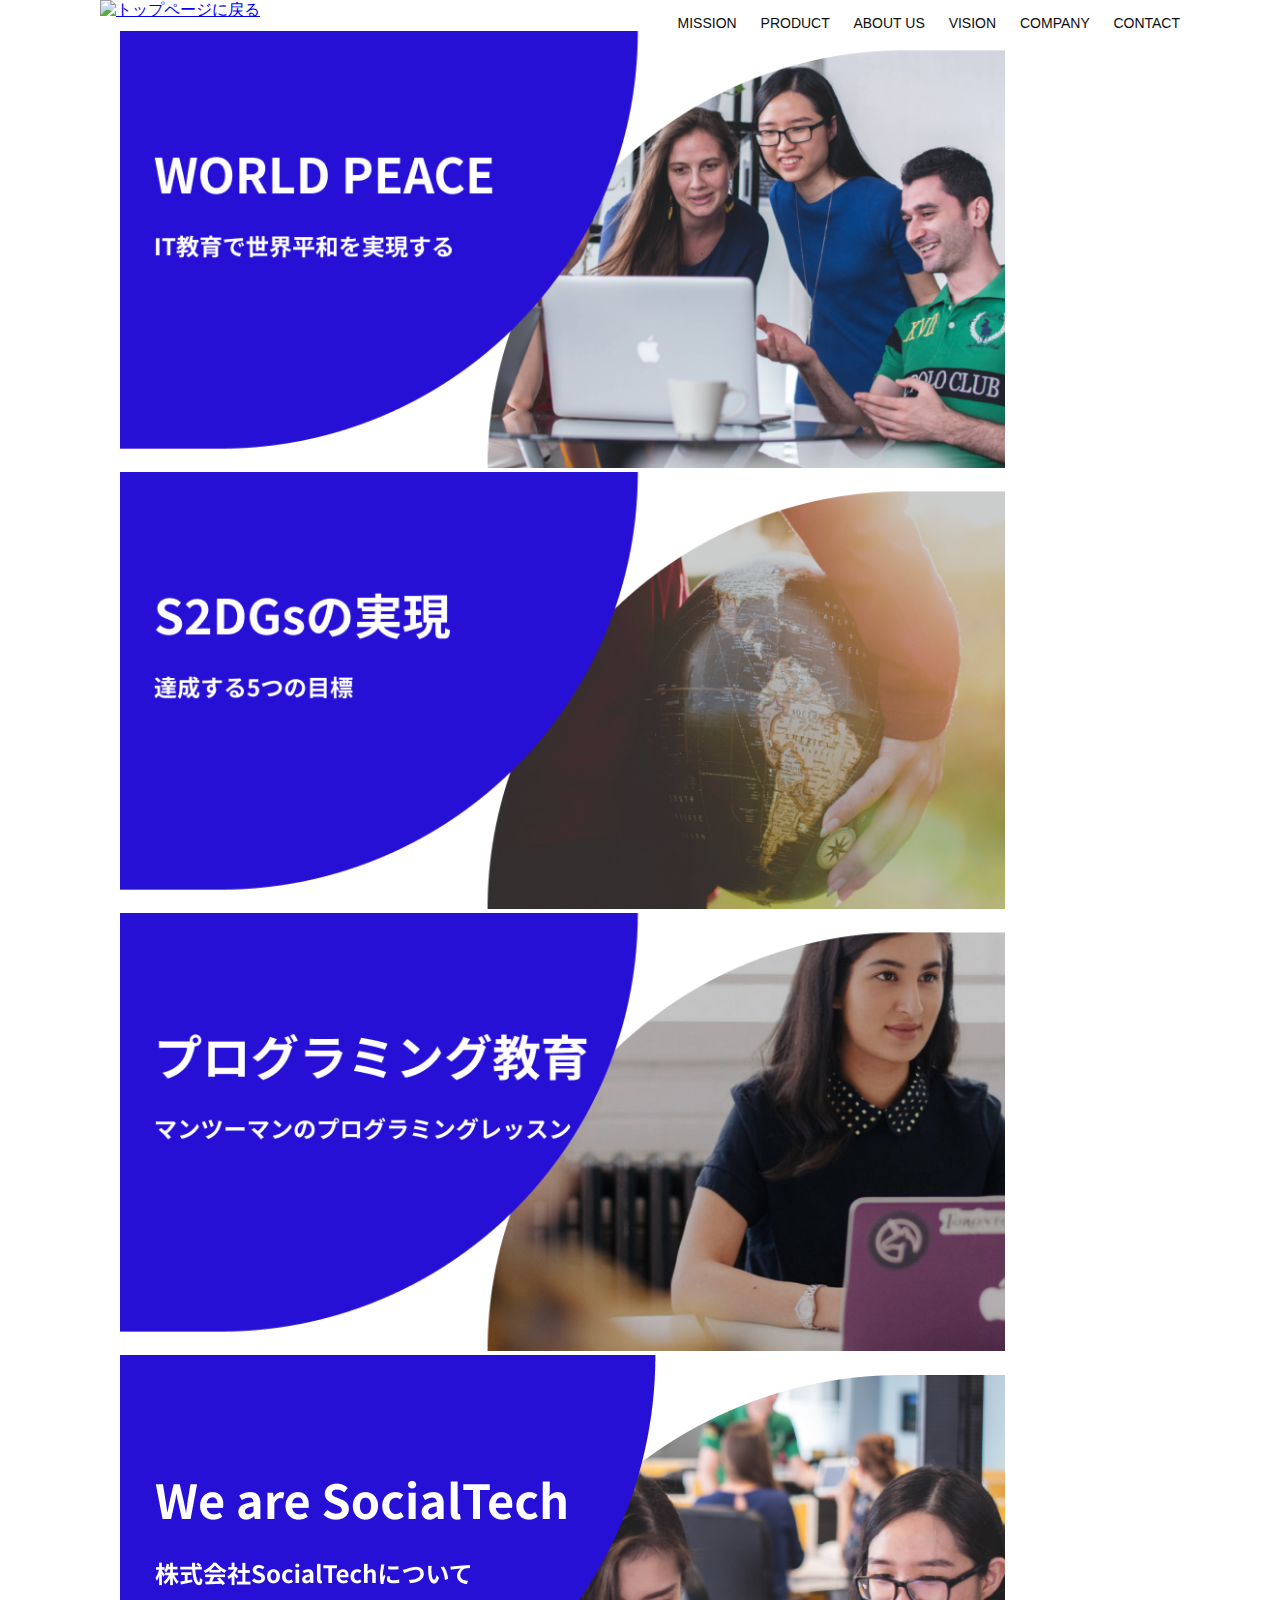
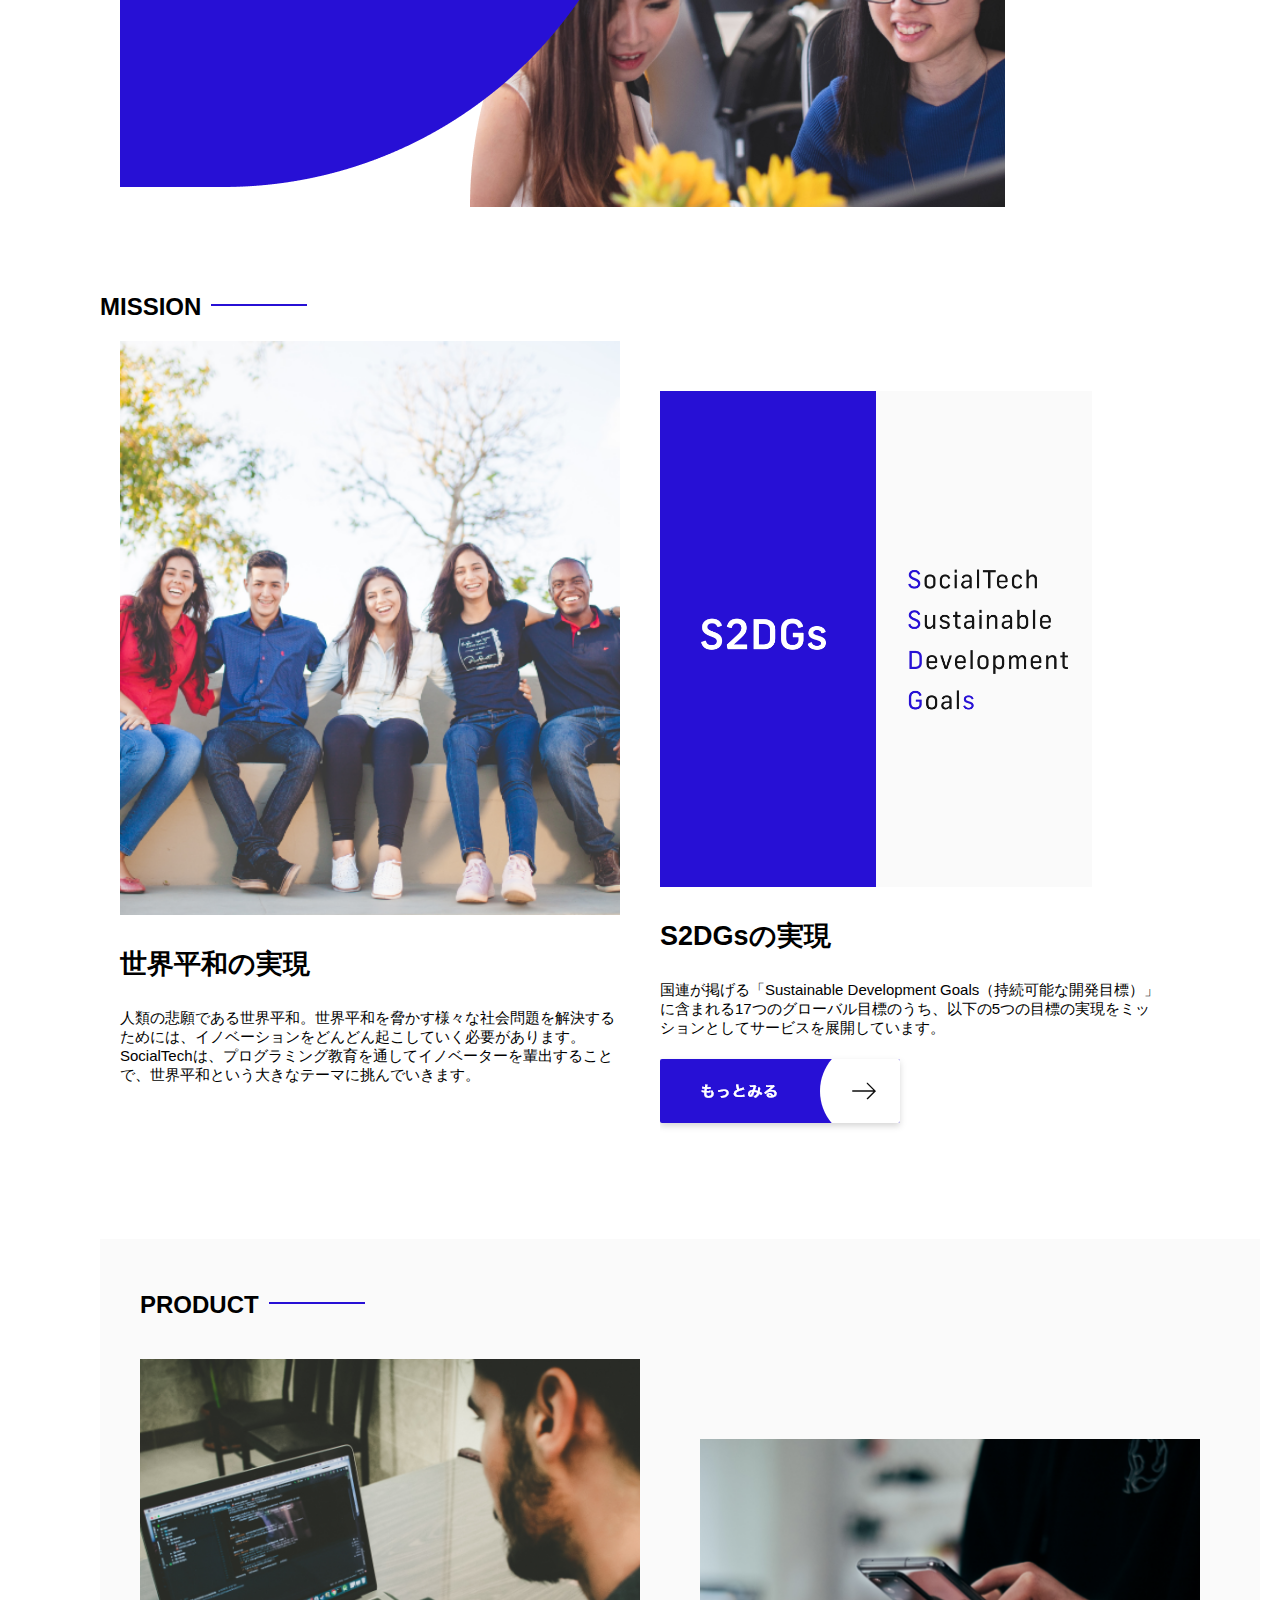
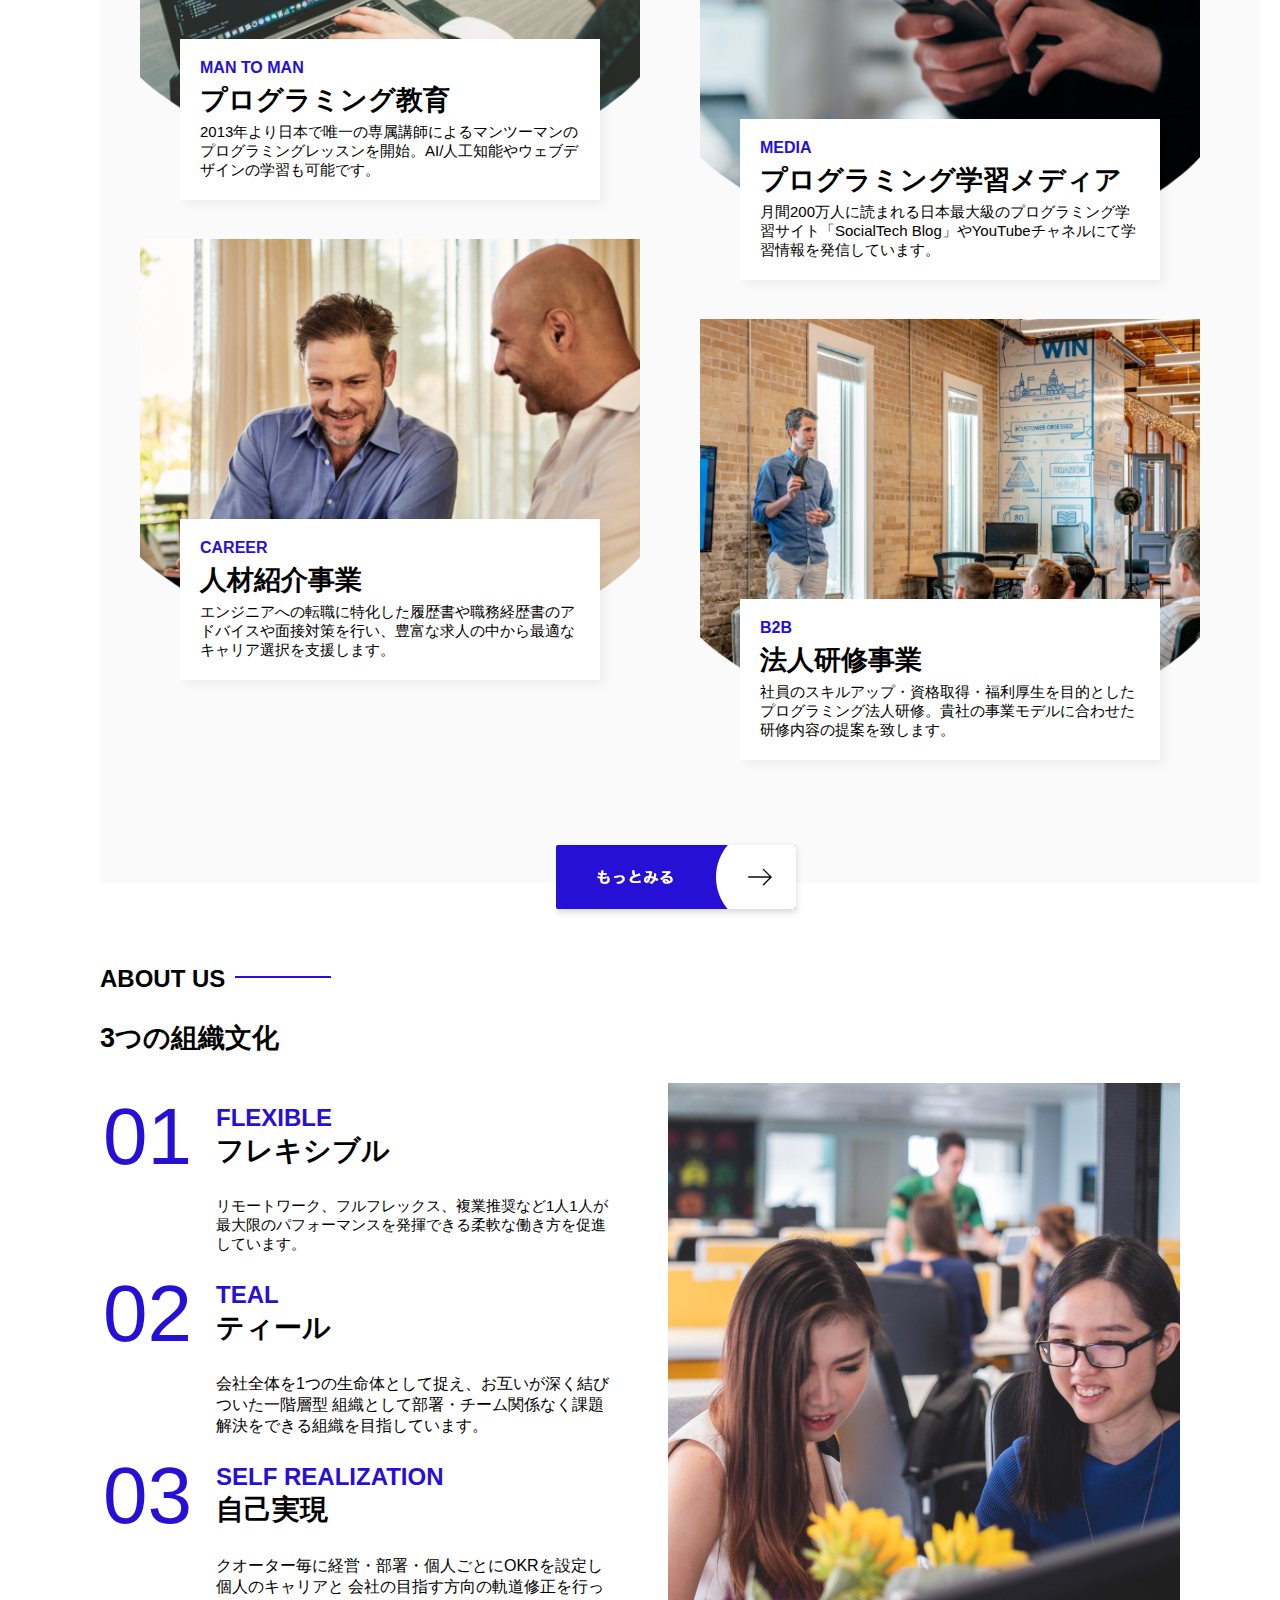
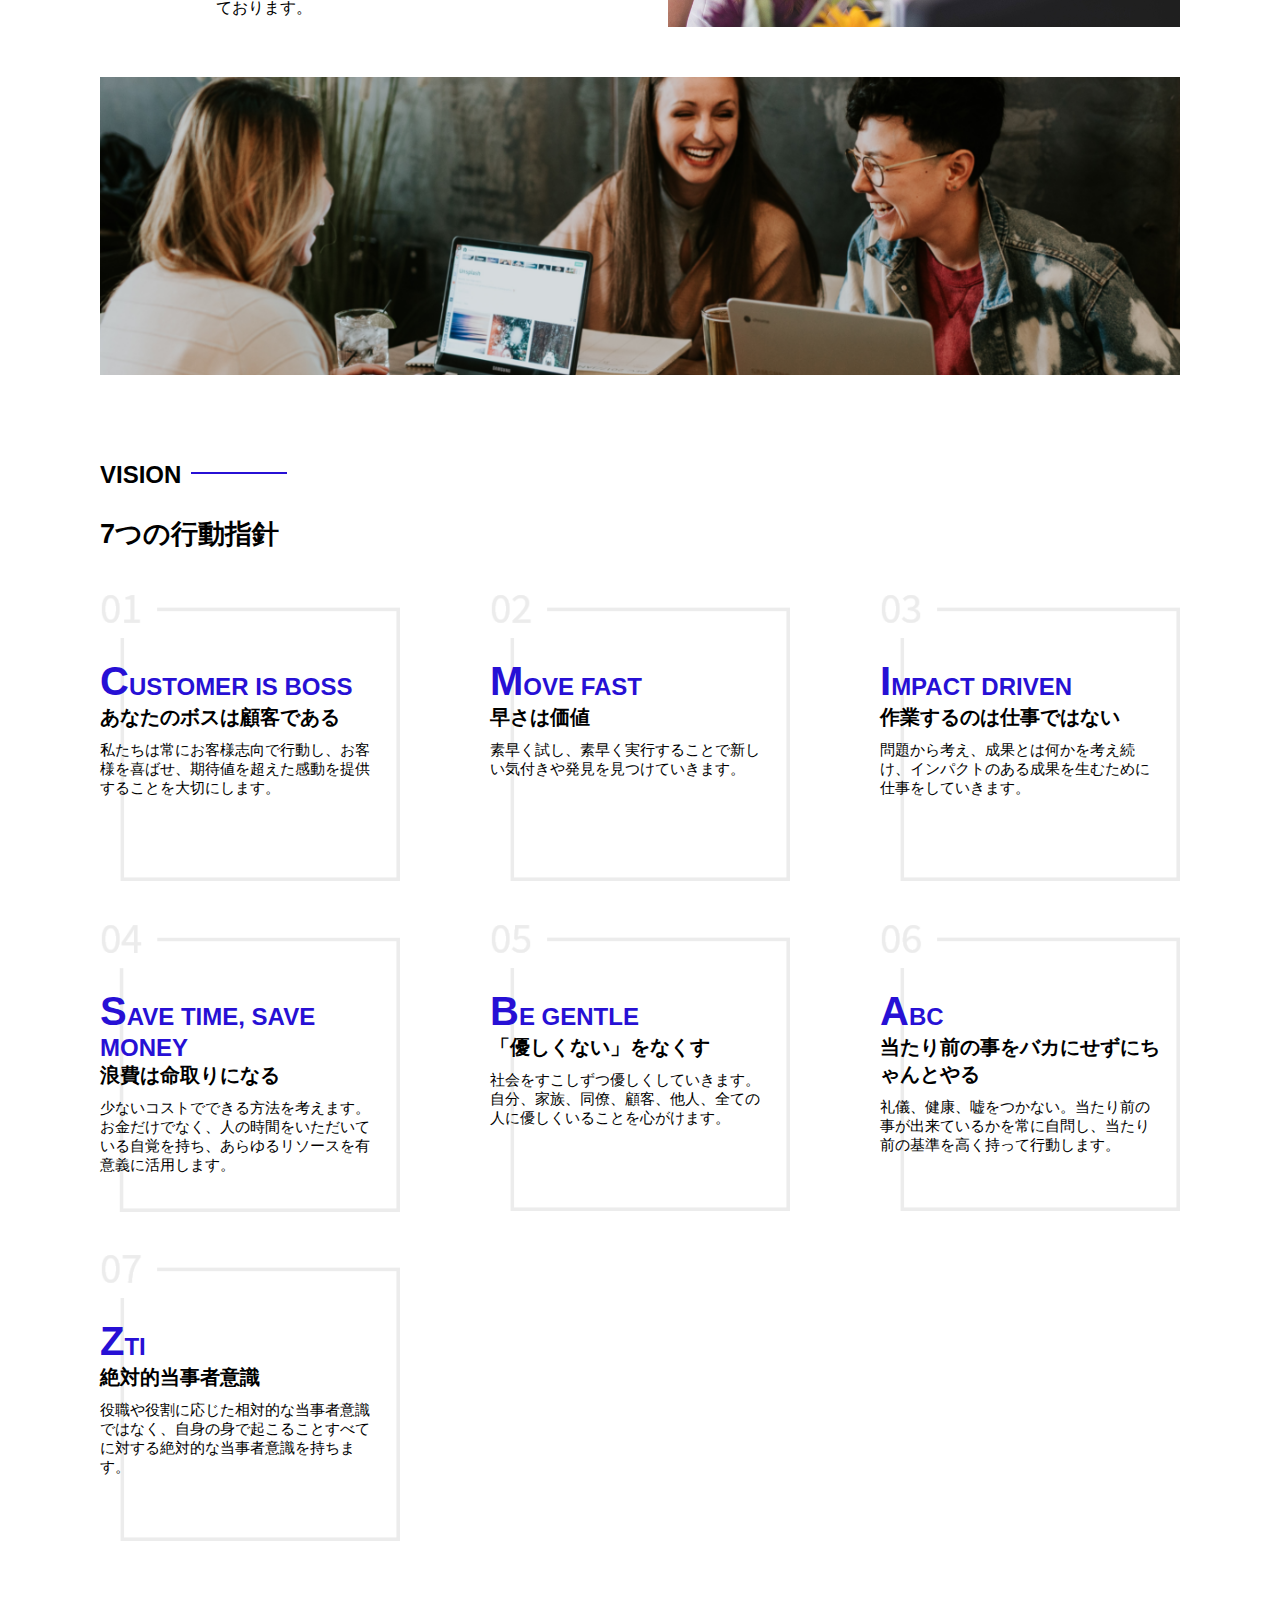
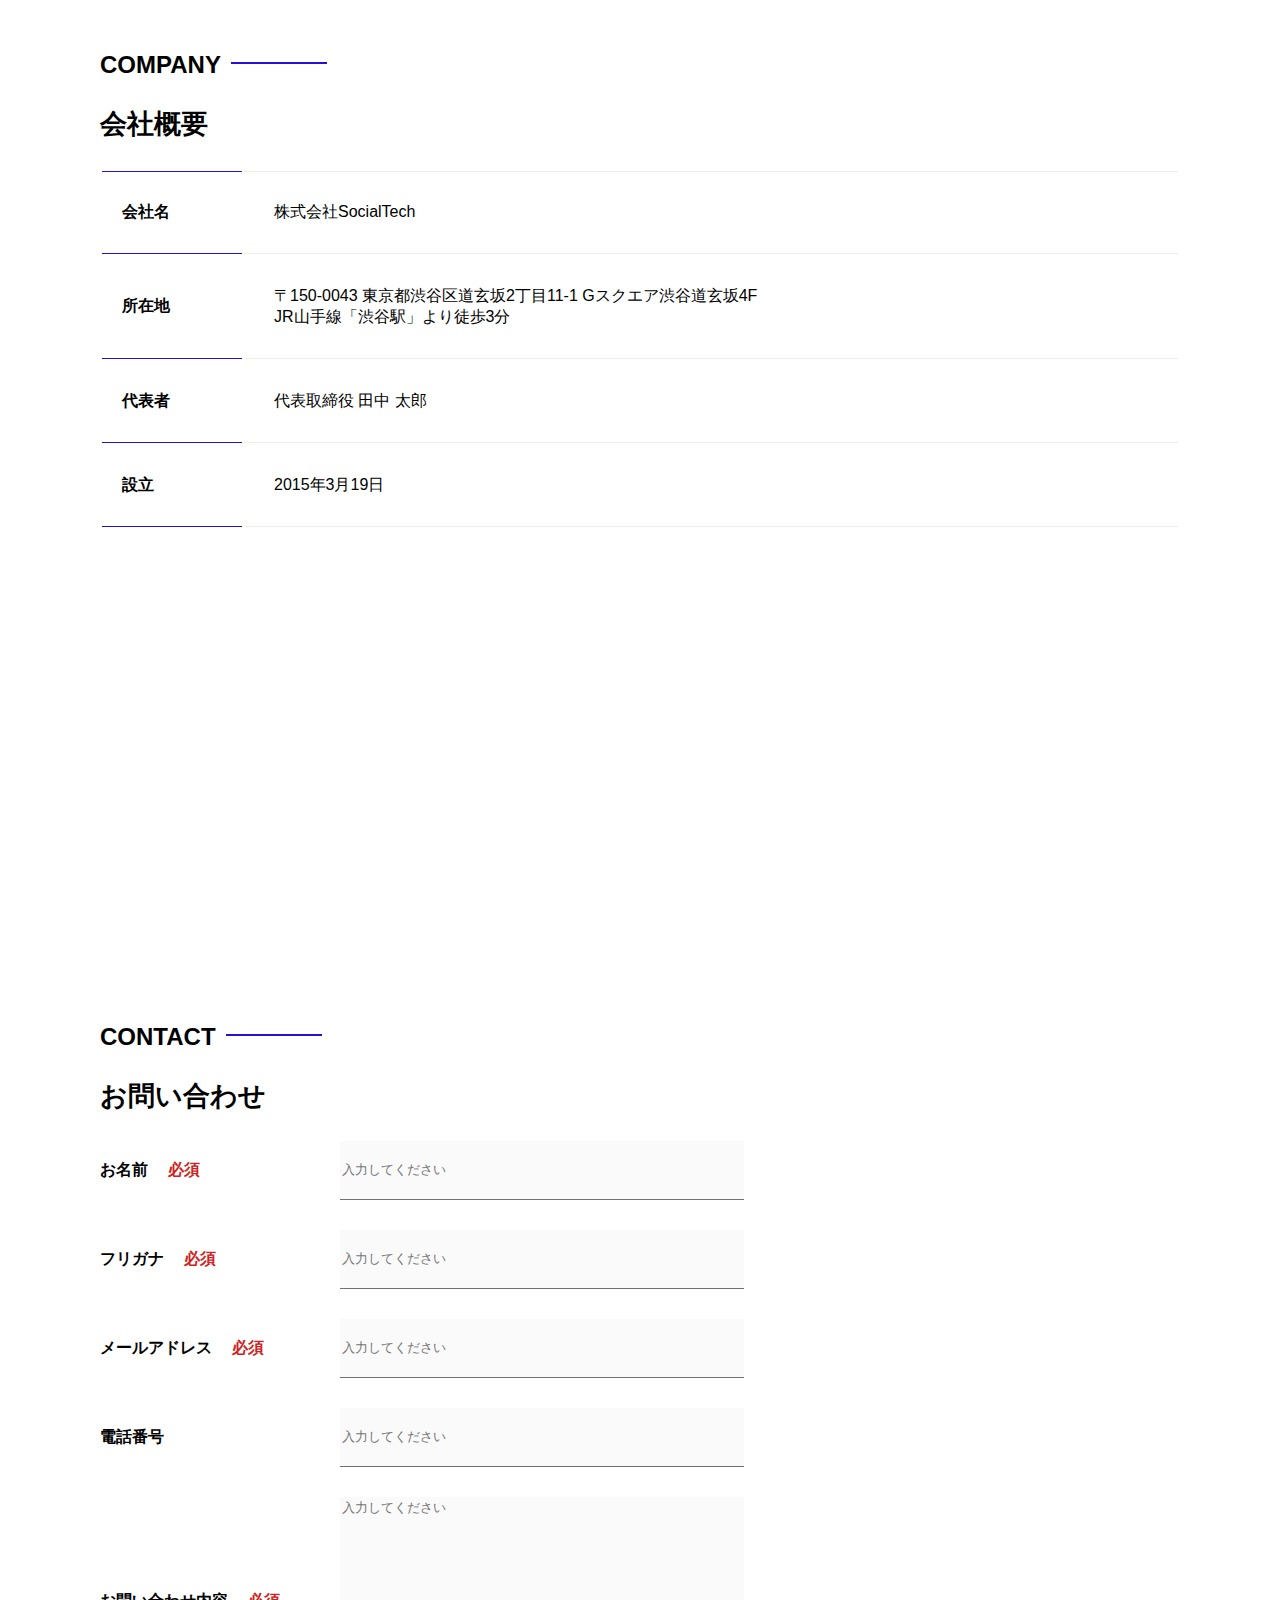
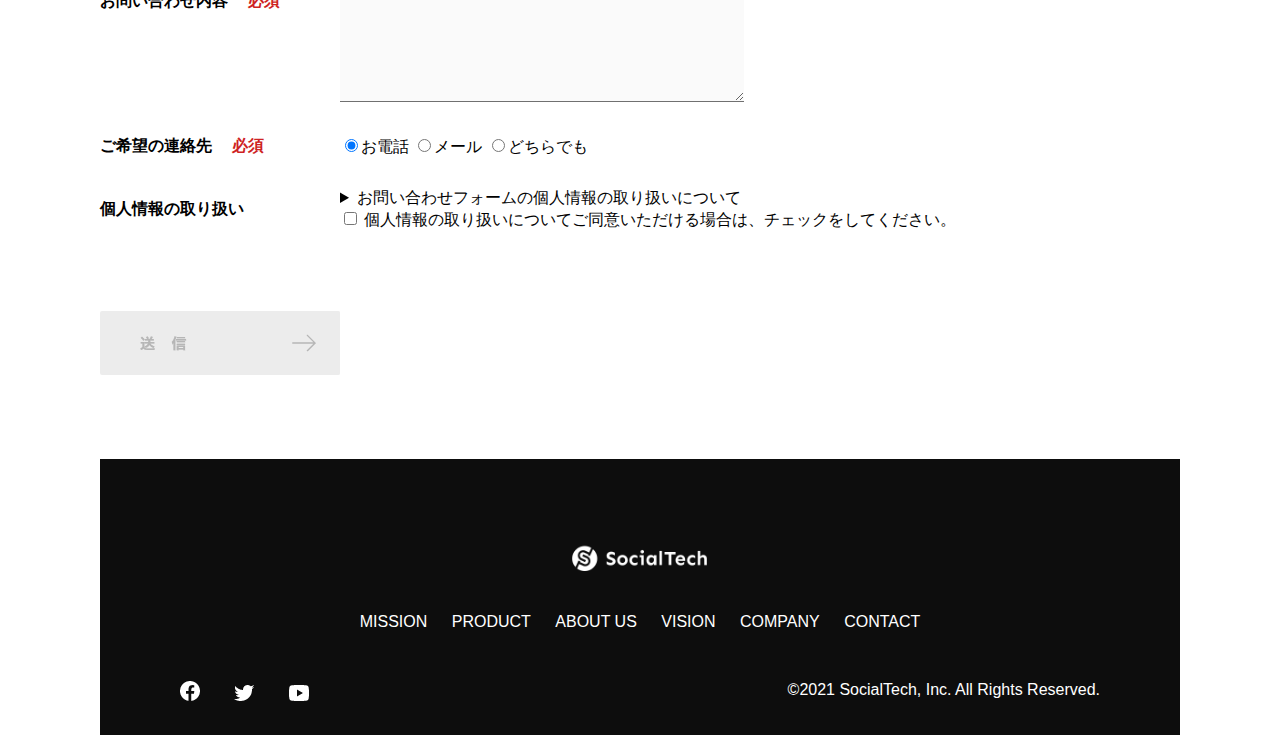
==== commit 2582dd78: "Submit Kadai_tutorial_output" ====
--- a/SOCIALTECH-jQuery/index.html
+++ b/SOCIALTECH-jQuery/index.html
@@ -436,7 +436,7 @@
                             <span>個人情報の取り扱いについてご同意いただける場合は、チェックをしてください。</span>
                         </div>
                     </div>
-                    <input type="image" src="images/button-submit.png" alt="送信する">
+                
                     <input id="submit" type="image" src="images/button-submit.png" alt="送信する">
                 </form>
             </section>
@@ -465,15 +465,12 @@
     </main>
 
 
-    <script src="https://code.jquery.com/jquery-3.6.0.min.js" integrity="sha256-/xUj+3OJU5yExlq6GSYGSHk7tPXikynS7ogEvDej/m4=" crossorigin="anonymous"></script>
-    <!-- slickの読み込み -->
-    <script type="text/javascript" src="https://cdn.jsdelivr.net/npm/slick-carousel@1.8.1/slick/slick.min.js"></script>
-
-    <script src="script.js"></script>
+        <script src="https://code.jquery.com/jquery-3.6.0.min.js" integrity="sha256-/xUj+3OJU5yExlq6GSYGSHk7tPXikynS7ogEvDej/m4=" crossorigin="anonymous"></script>
+        <!-- slickの読み込み -->
+        <script type="text/javascript" src="https://cdn.jsdelivr.net/npm/slick-carousel@1.8.1/slick/slick.min.js"></script>
+
+        <script src="script.js"></script>
 </body>
 
 </html>
 
-</body>
-
-</html>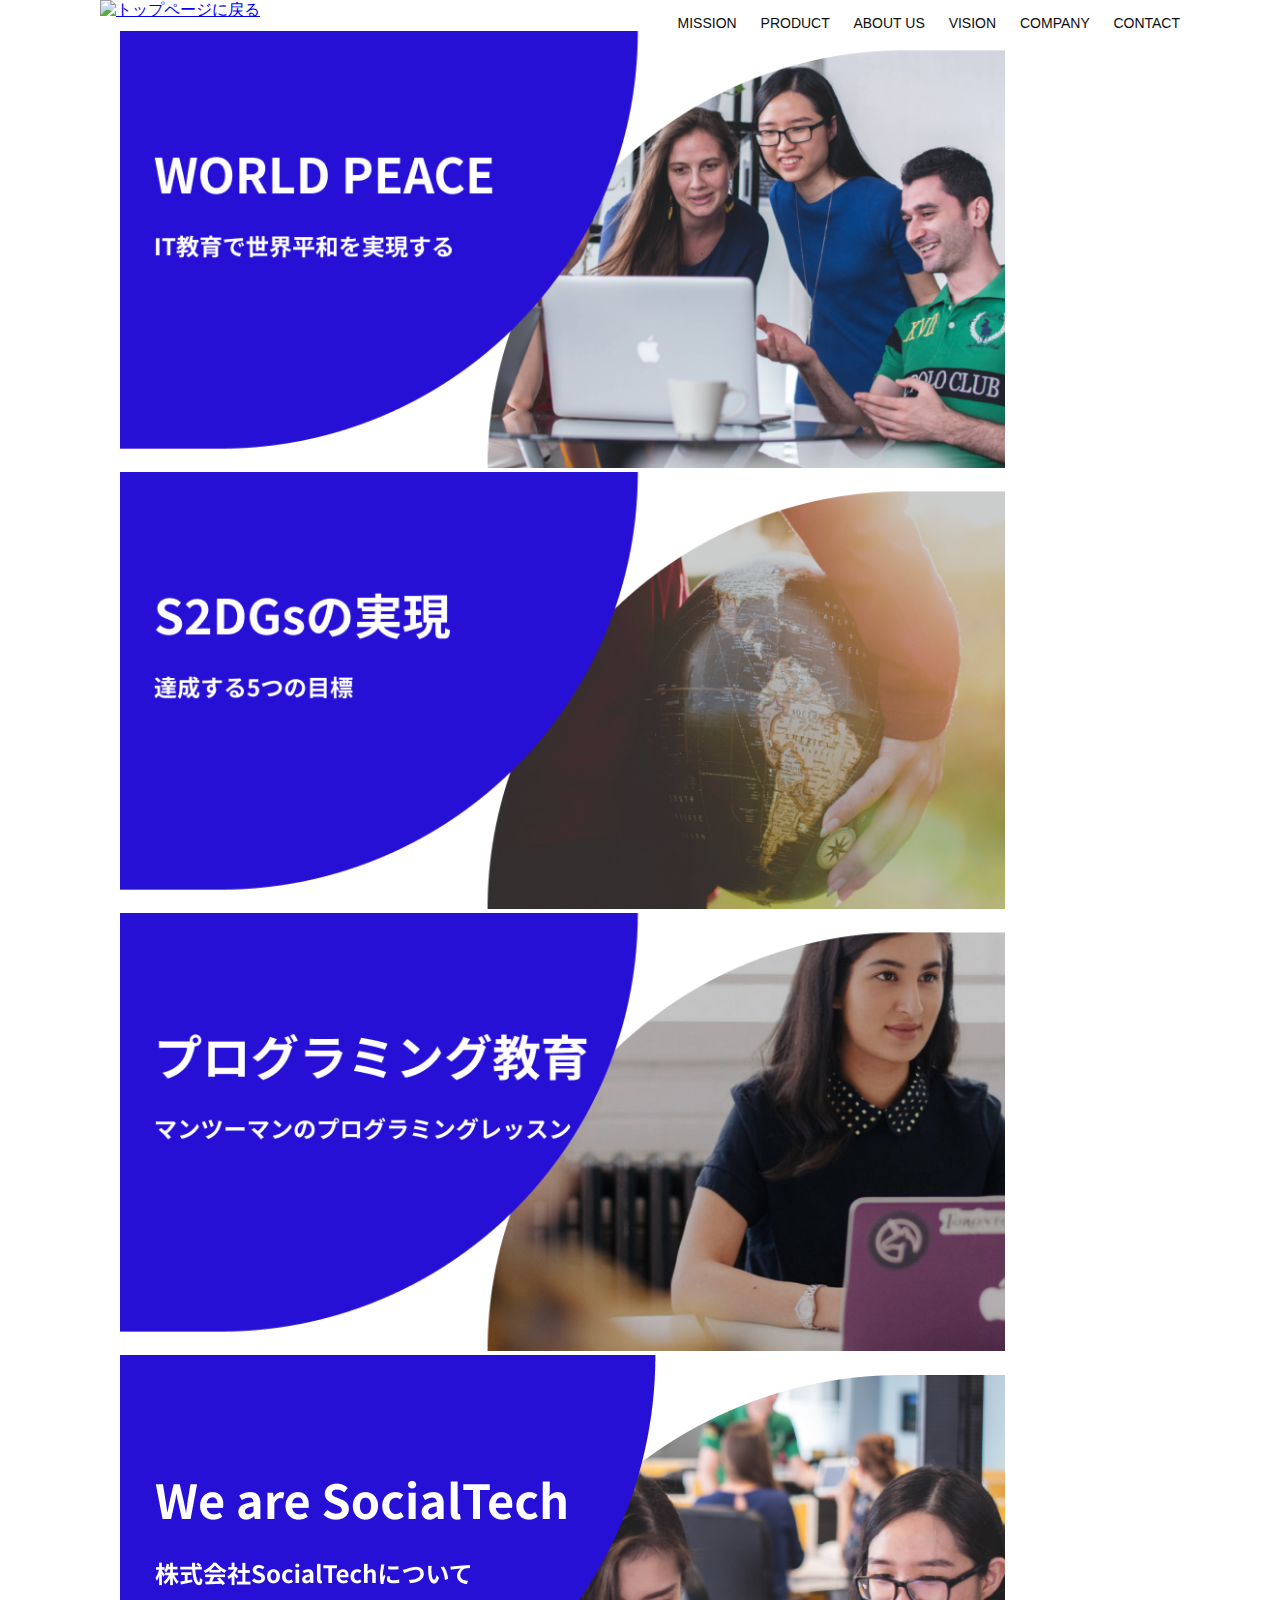
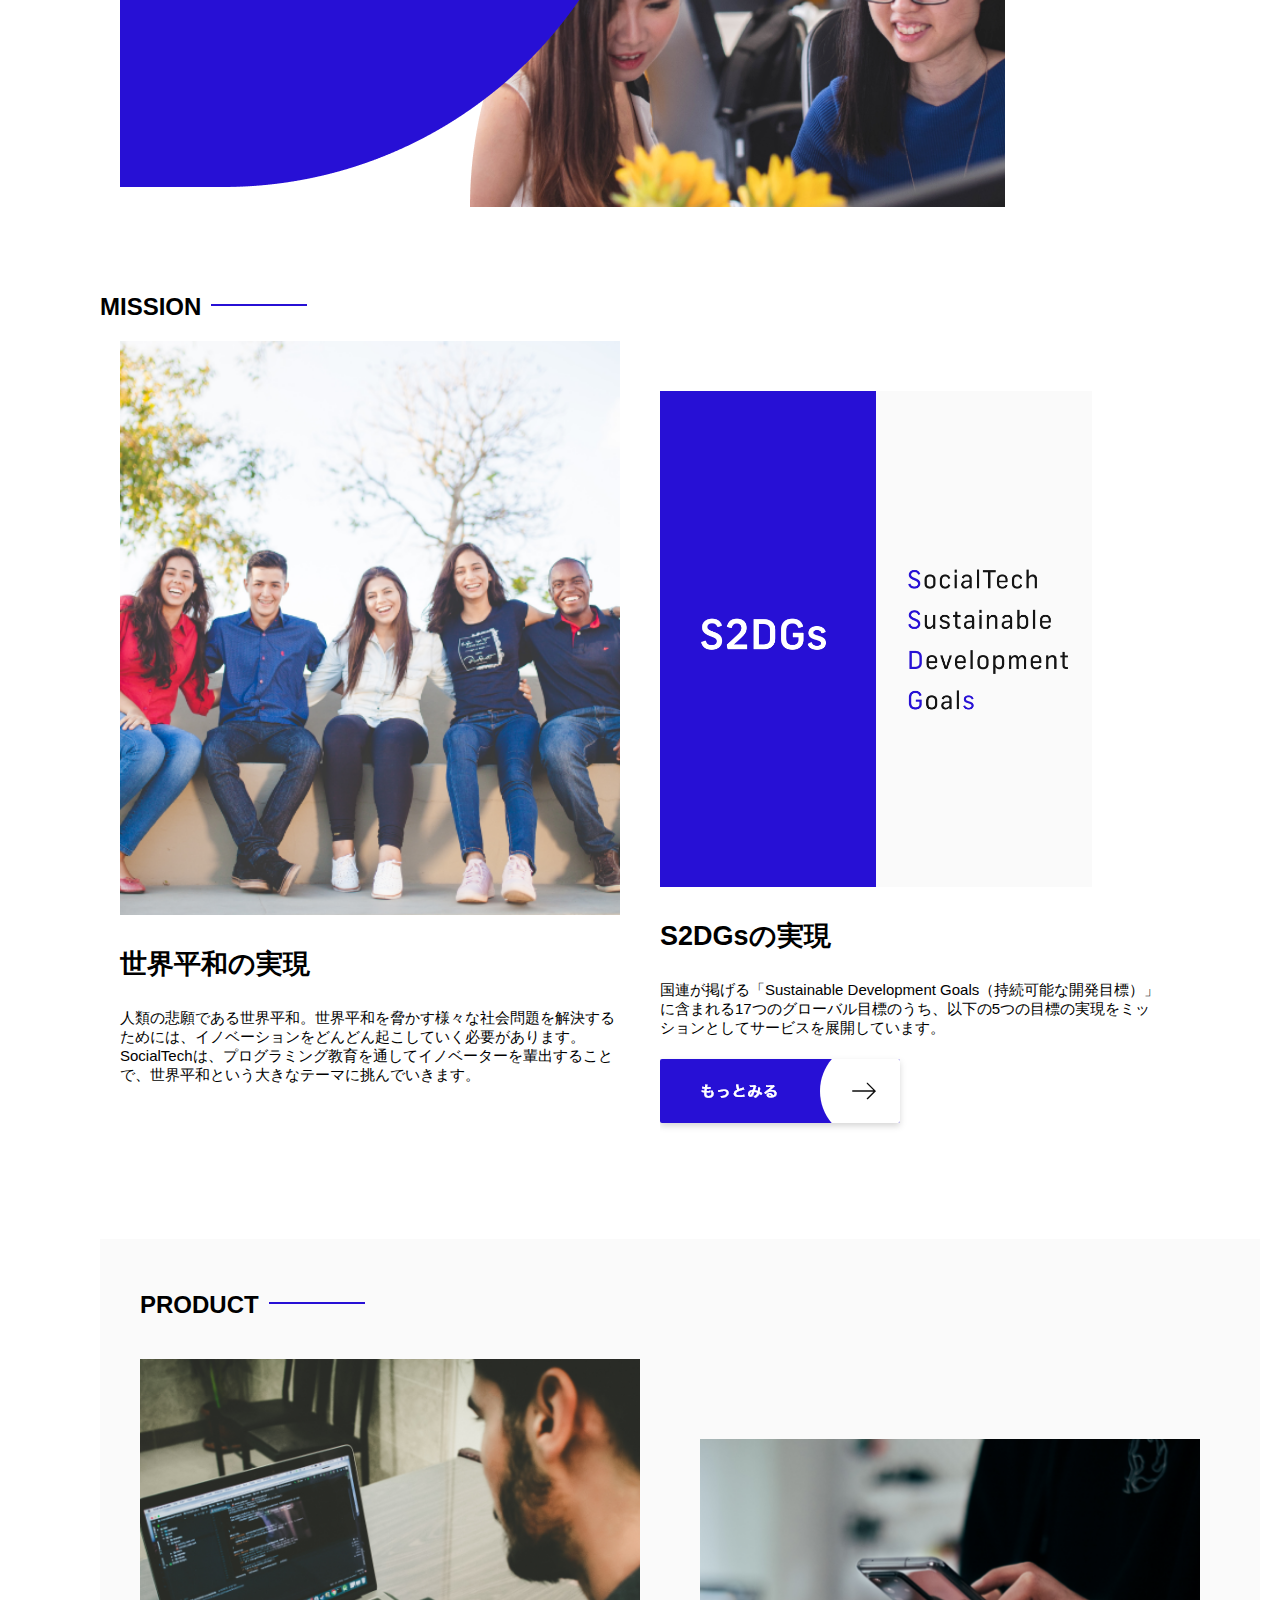
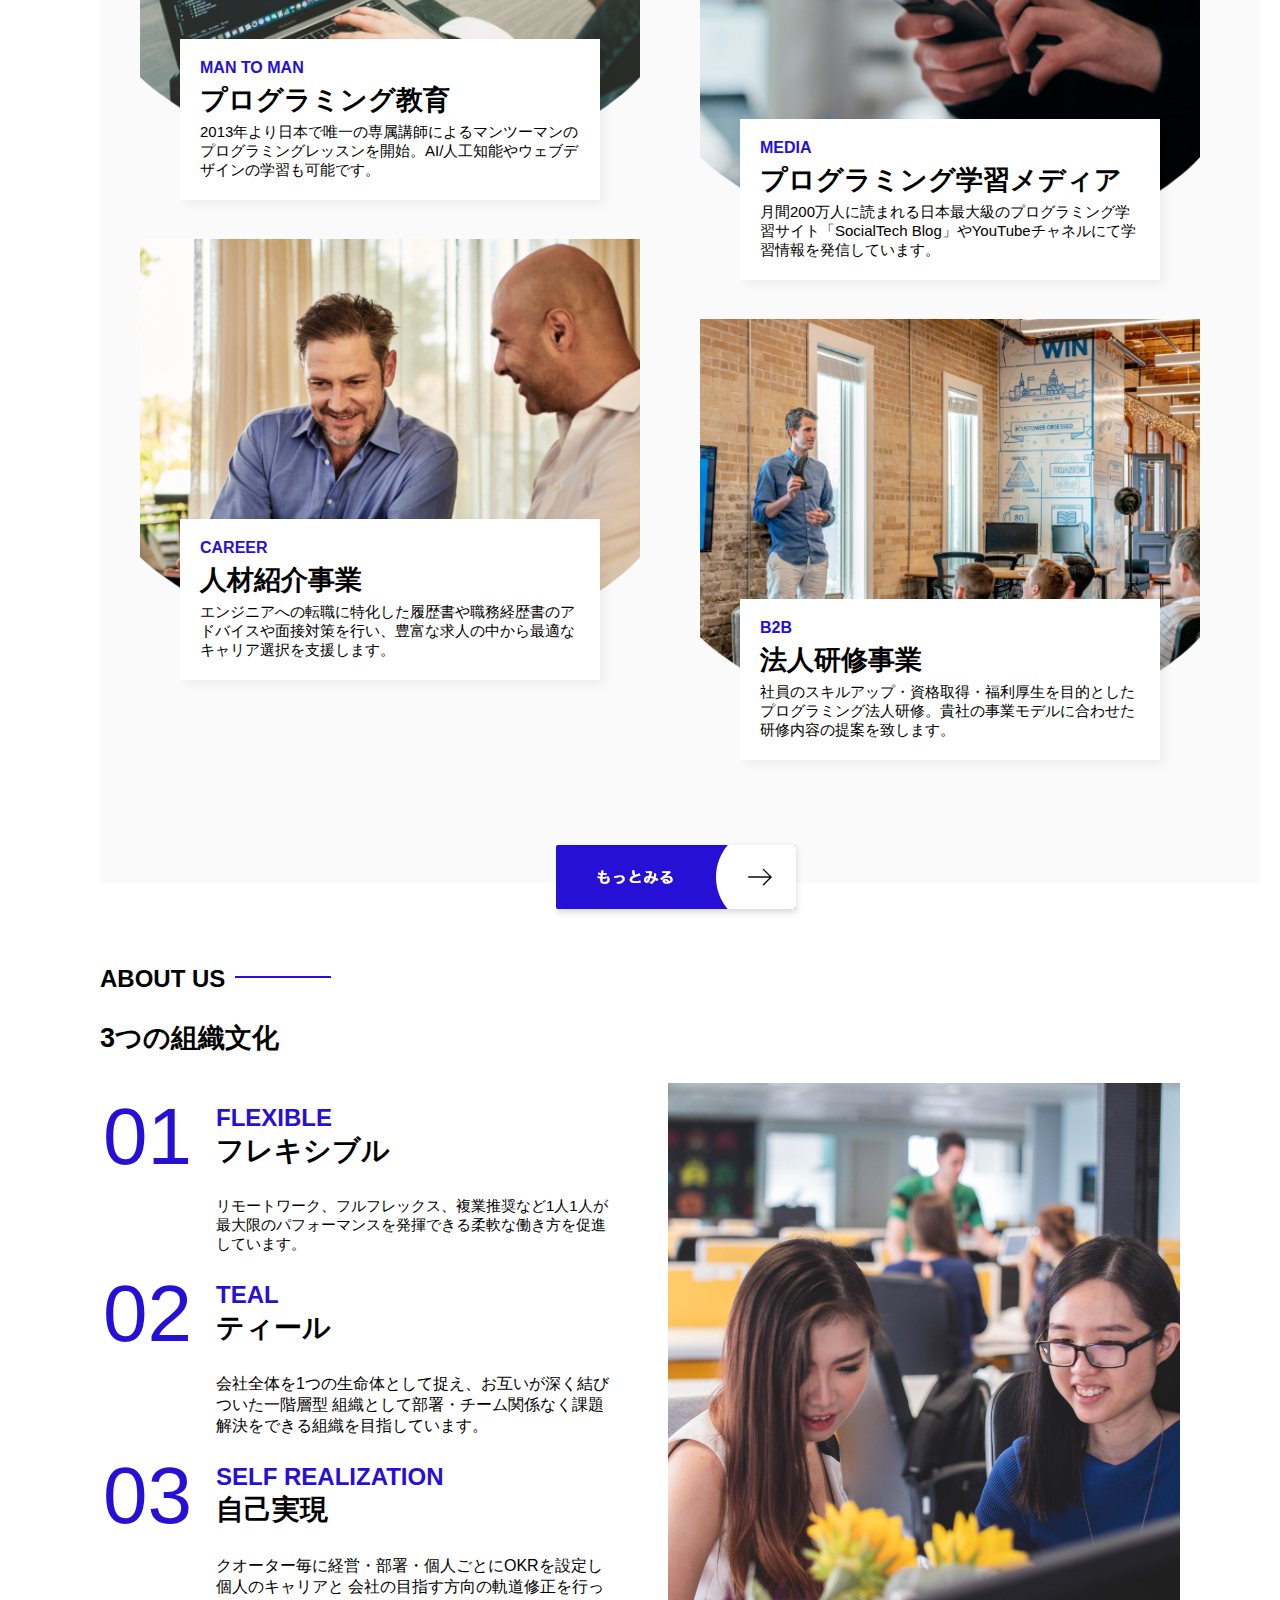
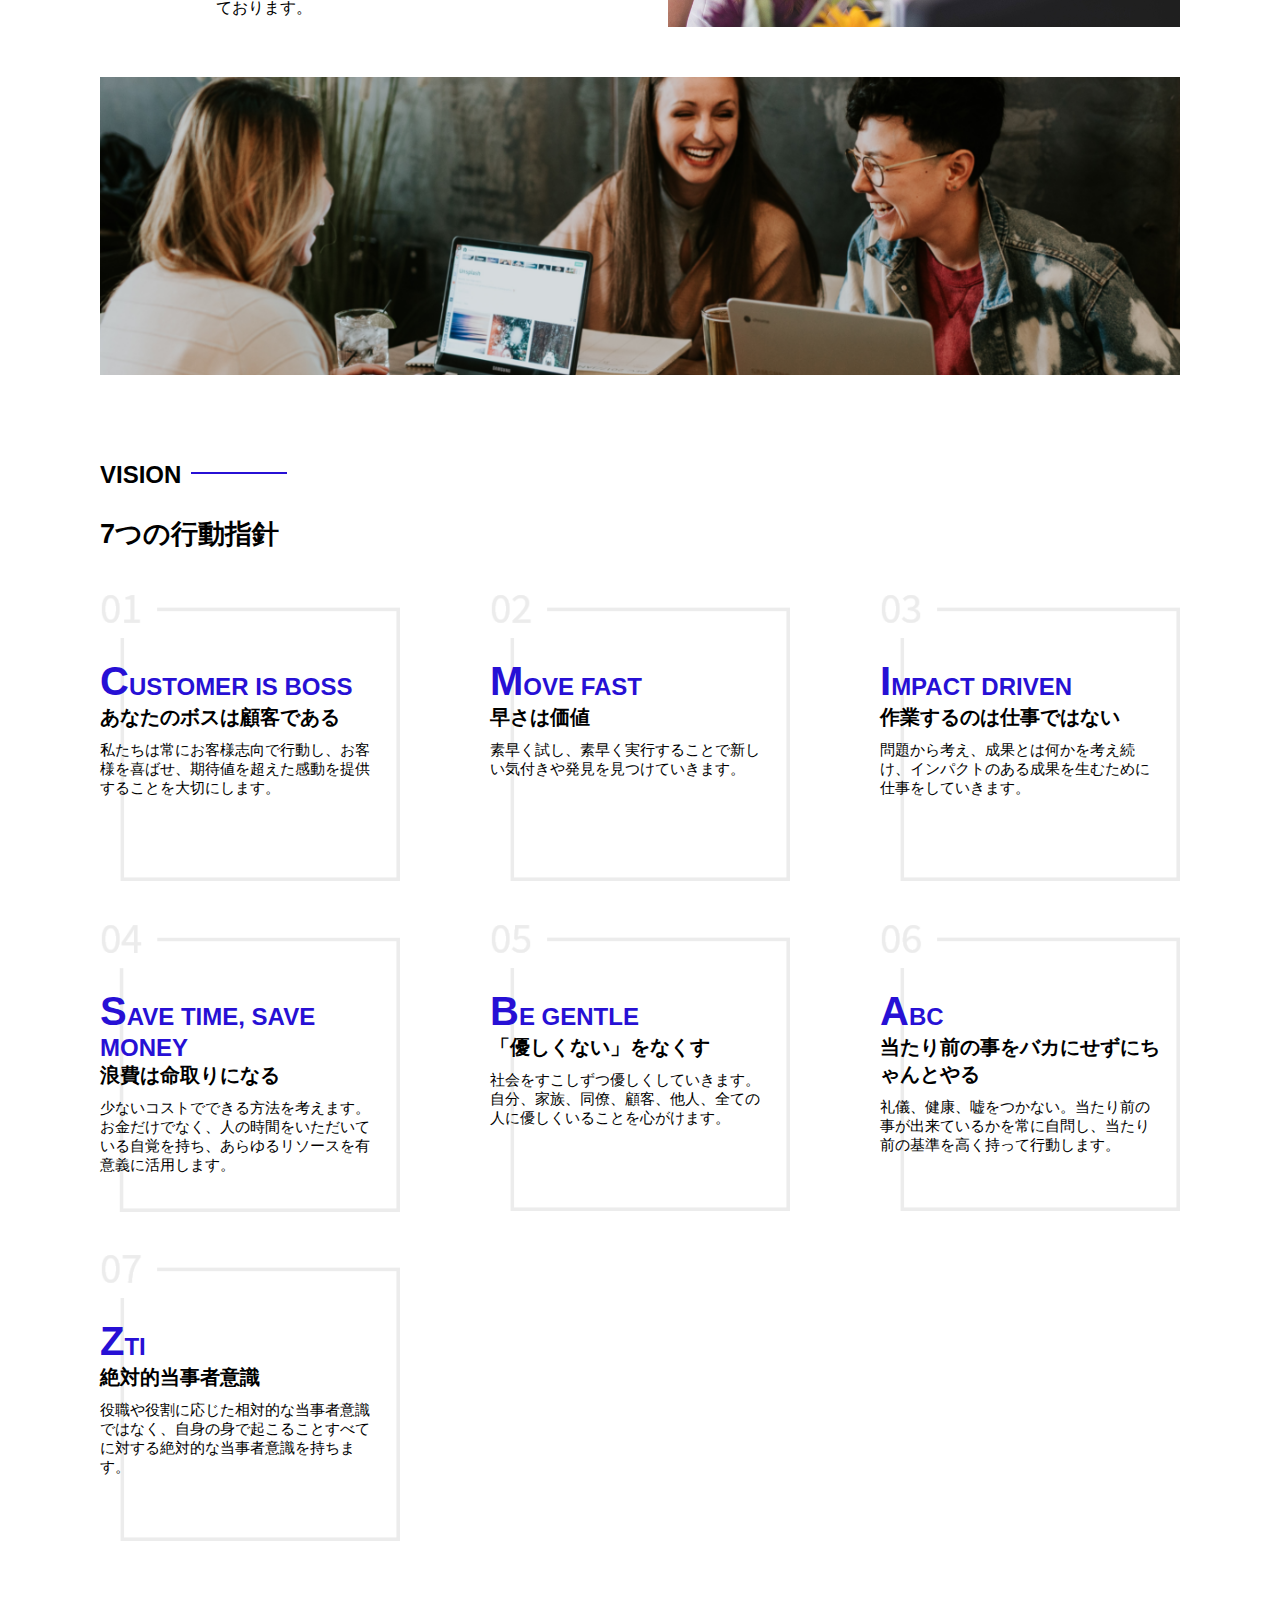
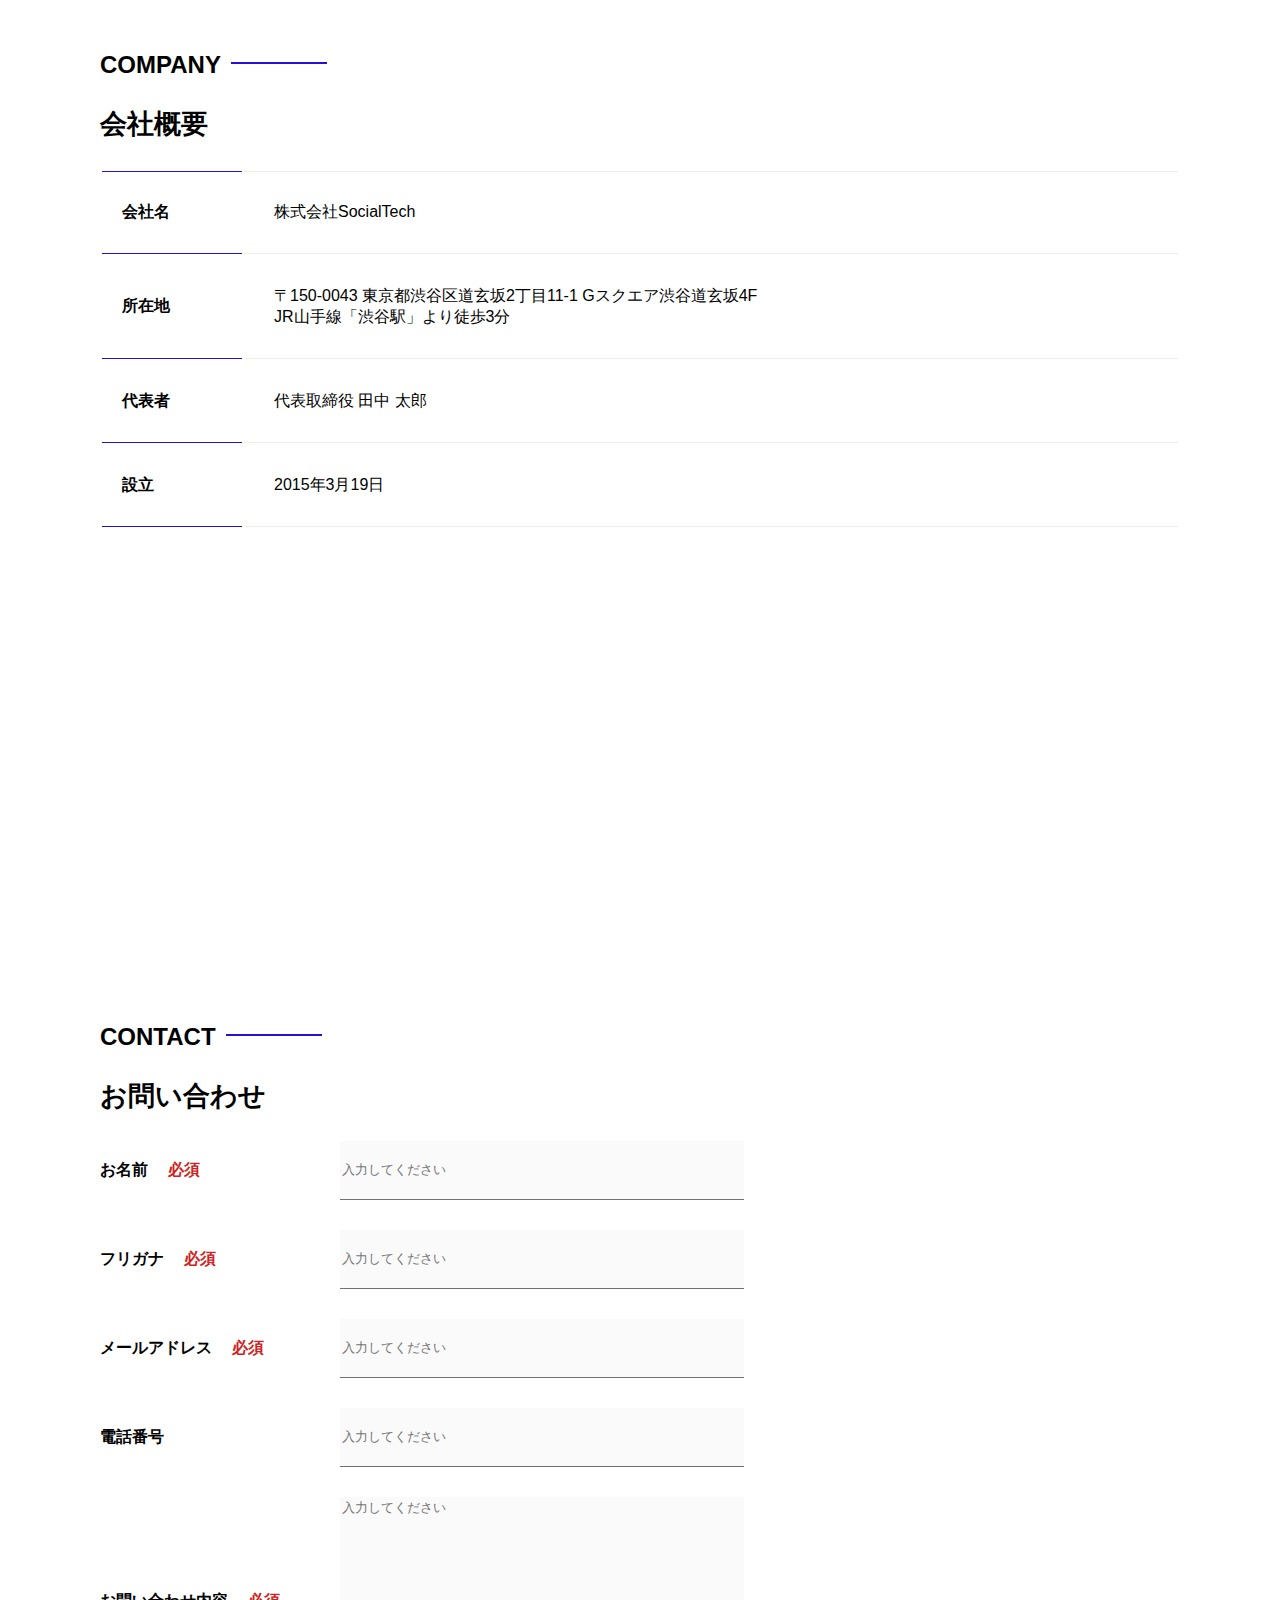
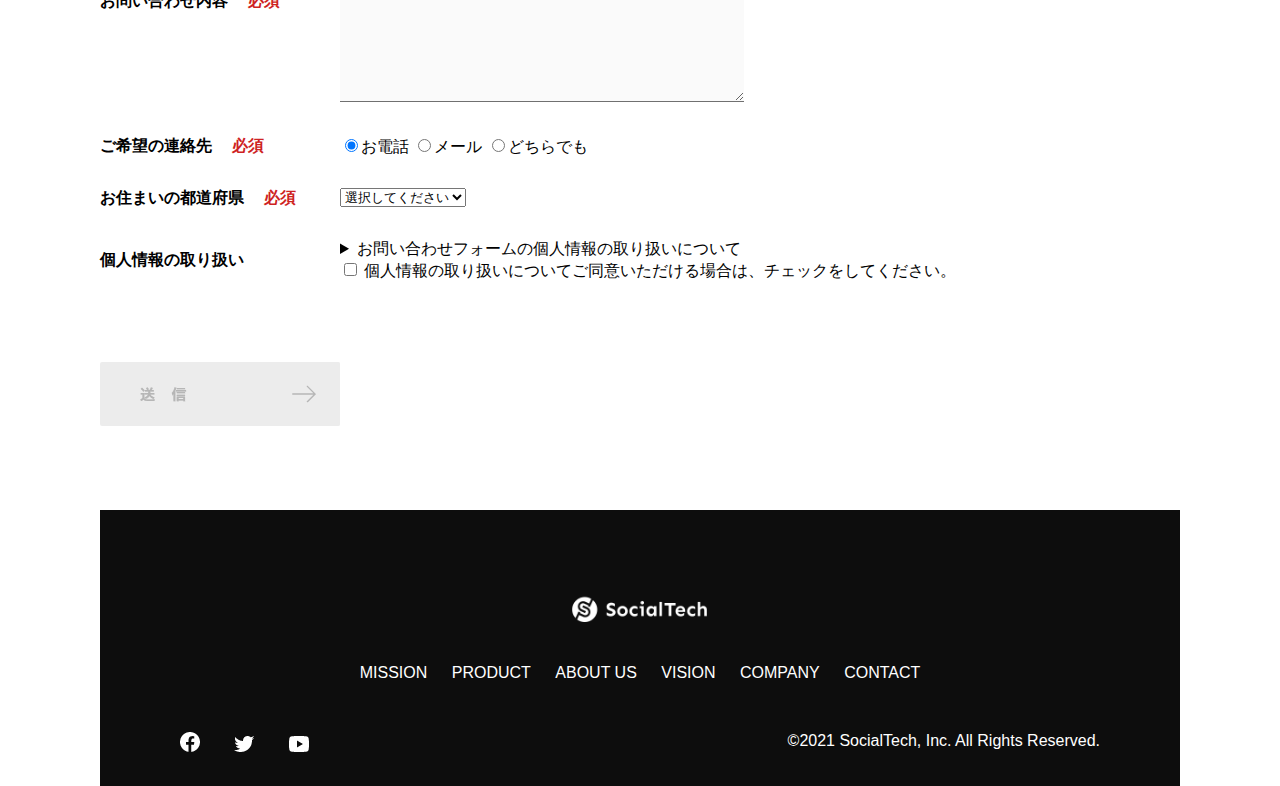
==== commit 82123c46: "change0907" ====
--- a/SOCIALTECH-jQuery/index.html
+++ b/SOCIALTECH-jQuery/index.html
@@ -397,6 +397,67 @@
                             <input class="radiobutton" type="radio" value="both" name="contact"><label>どちらでも</label>
                         </div>
                     </div>
+
+                    <!-- 都道府県 リスト*****************************-->
+                    <div>
+                        <div class="contact-heading">
+                            <label class="contact-label">お住まいの都道府県<span class="contact-span">必須</span></label>
+                        </div>
+                        <div>
+                            <select id="prefecture">
+                                <option value="">選択してください</option>
+                                <option value="北海道">北海道</option>
+                                <option value="青森県">青森県</option>
+                                <option value="岩手県">岩手県</option>
+                                <option value="宮城県">宮城県</option>
+                                <option value="秋田県">秋田県</option>
+                                <option value="山形県">山形県</option>
+                                <option value="福島県">福島県</option>
+                                <option value="茨城県">茨城県</option>
+                                <option value="栃木県">栃木県</option>
+                                <option value="群馬県">群馬県</option>
+                                <option value="埼玉県">埼玉県</option>
+                                <option value="千葉県">千葉県</option>
+                                <option value="東京都">東京都</option>
+                                <option value="神奈川県">神奈川県</option>
+                                <option value="新潟県">新潟県</option>
+                                <option value="富山県">富山県</option>
+                                <option value="石川県">石川県</option>
+                                <option value="福井県">福井県</option>
+                                <option value="山梨県">山梨県</option>
+                                <option value="長野県">長野県</option>
+                                <option value="岐阜県">岐阜県</option>
+                                <option value="静岡県">静岡県</option>
+                                <option value="愛知県">愛知県</option>
+                                <option value="三重県">三重県</option>
+                                <option value="滋賀県">滋賀県</option>
+                                <option value="京都府">京都府</option>
+                                <option value="大阪府">大阪府</option>
+                                <option value="兵庫県">兵庫県</option>
+                                <option value="奈良県">奈良県</option>
+                                <option value="和歌山県">和歌山県</option>
+                                <option value="鳥取県">鳥取県</option>
+                                <option value="島根県">島根県</option>
+                                <option value="岡山県">岡山県</option>
+                                <option value="広島県">広島県</option>
+                                <option value="山口県">山口県</option>
+                                <option value="徳島県">徳島県</option>
+                                <option value="香川県">香川県</option>
+                                <option value="愛媛県">愛媛県</option>
+                                <option value="高知県">高知県</option>
+                                <option value="福岡県">福岡県</option>
+                                <option value="佐賀県">佐賀県</option>
+                                <option value="長崎県">長崎県</option>
+                                <option value="熊本県">熊本県</option>
+                                <option value="大分県">大分県</option>
+                                <option value="宮崎県">宮崎県</option>
+                                <option value="鹿児島県">鹿児島県</option>
+                                <option value="沖縄県">沖縄県</option>
+                            </select>
+                        </div>
+                    </div>
+
+                    <!-- 個人情報の取り扱い *****************************-->
                     <div>
                         <div class="contact-heading">
                             <label class="contact-label">個人情報の取り扱い</label>
